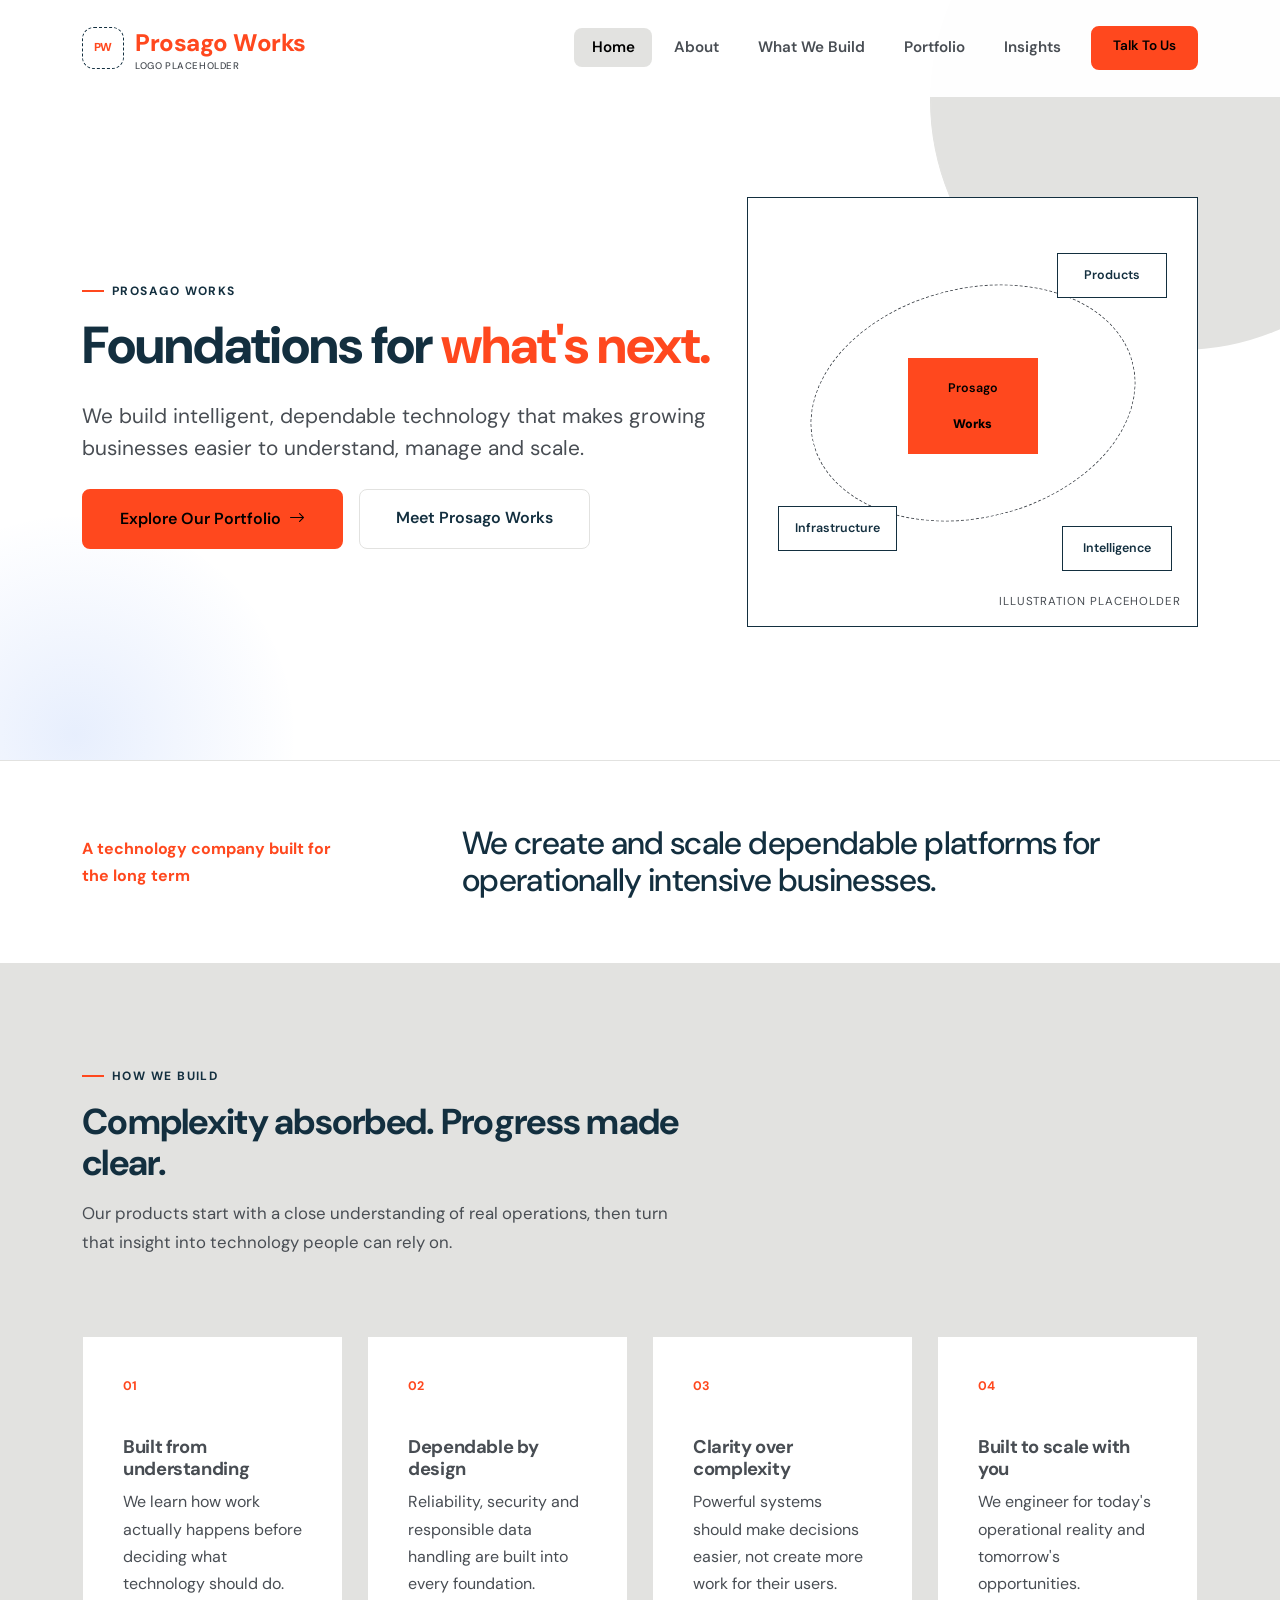
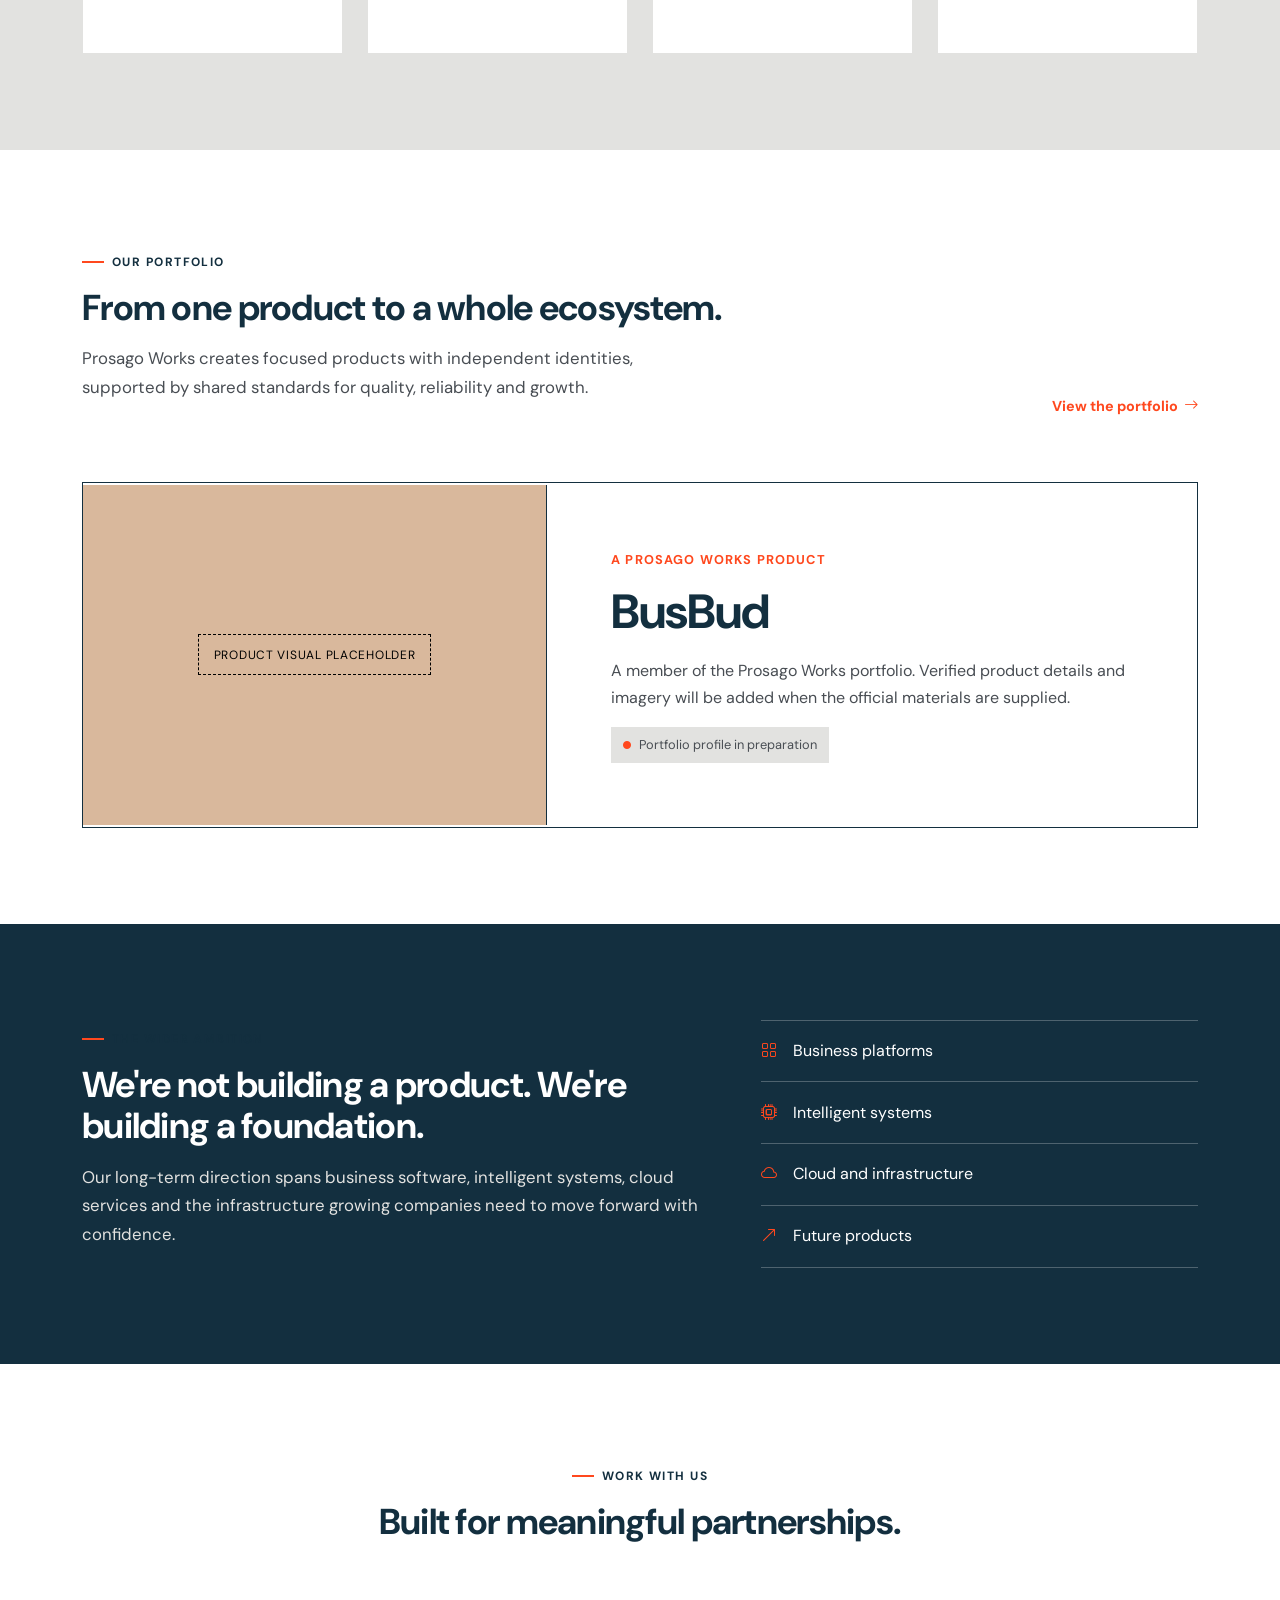
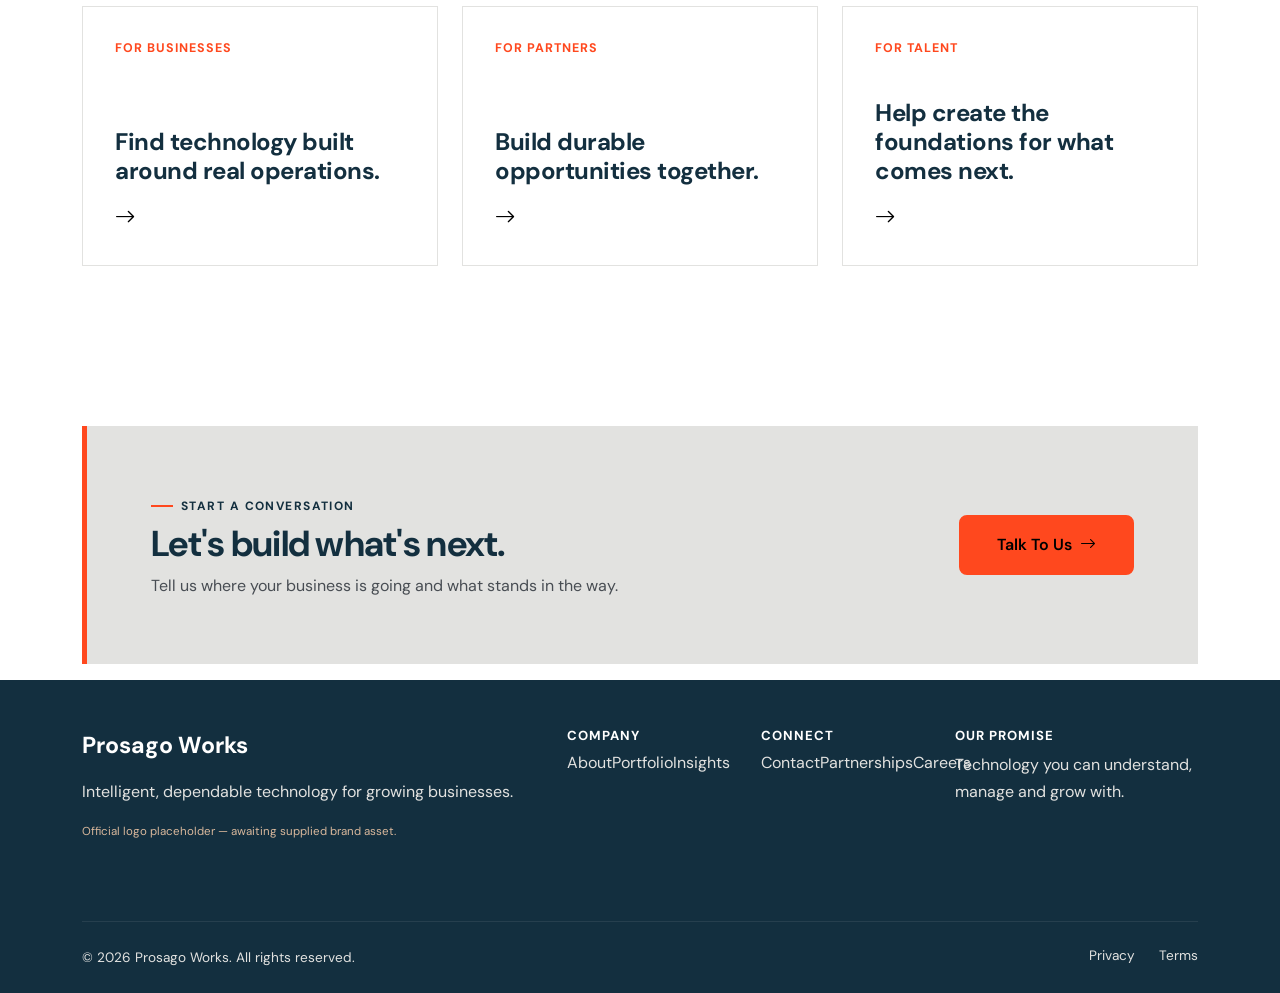
==== index.html @ c24d5575 "initialize website" ====
<!doctype html>
<html lang="en">
<head>
  <meta charset="utf-8"><meta name="viewport" content="width=device-width, initial-scale=1">
  <title>Prosago Works — Foundations for what's next</title>
  <meta name="description" content="Prosago Works builds intelligent, dependable technology for growing businesses.">
  <meta property="og:title" content="Prosago Works — Foundations for what's next"><meta property="og:description" content="Intelligent, dependable technology for growing businesses."><meta property="og:type" content="website">
  <link rel="preconnect" href="https://fonts.googleapis.com"><link rel="preconnect" href="https://fonts.gstatic.com" crossorigin>
  <link href="https://fonts.googleapis.com/css2?family=DM+Sans:wght@400;500;600;700&family=Montserrat:wght@400;500;600&display=swap" rel="stylesheet">
  <link href="https://cdn.jsdelivr.net/npm/bootstrap@5.3.3/dist/css/bootstrap.min.css" rel="stylesheet"><link href="https://cdn.jsdelivr.net/npm/bootstrap-icons@1.11.3/font/bootstrap-icons.css" rel="stylesheet"><link href="css/custom.css" rel="stylesheet">
</head>
<body>
  <a class="skip-link" href="#main-content">Skip to main content</a>
  <nav class="navbar navbar-expand-lg navbar-nexora fixed-top" aria-label="Primary navigation"><div class="container">
    <a class="navbar-brand navbar-brand-custom brand-placeholder" href="index.html" aria-label="Prosago Works home"><span class="brand-mark" aria-hidden="true">PW</span><span>Prosago Works</span><small>Logo placeholder</small></a>
    <button class="navbar-toggler navbar-toggler-custom" type="button" data-bs-toggle="collapse" data-bs-target="#mainNav" aria-controls="mainNav" aria-expanded="false" aria-label="Open navigation"><span class="bar"></span><span class="bar"></span><span class="bar"></span></button>
    <div class="collapse navbar-collapse" id="mainNav"><ul class="navbar-nav ms-auto align-items-lg-center gap-1 mt-3 mt-lg-0">
      <li class="nav-item"><a class="nav-link active" aria-current="page" href="index.html">Home</a></li><li class="nav-item"><a class="nav-link" href="about.html">About</a></li><li class="nav-item"><a class="nav-link" href="services.html">What We Build</a></li><li class="nav-item"><a class="nav-link" href="portfolio.html">Portfolio</a></li><li class="nav-item"><a class="nav-link" href="blog.html">Insights</a></li><li class="nav-item ms-lg-2 mt-2 mt-lg-0"><a class="btn btn-primary btn-sm-custom w-100" href="contact.html">Talk To Us</a></li>
    </ul></div>
  </div></nav>

  <main id="main-content">
    <header class="hero corporate-hero"><div class="container"><div class="row align-items-center gy-5">
      <div class="col-lg-7 hero-content reveal"><span class="eyebrow">Prosago Works</span><h1 class="mb-4">Foundations for <span class="text-primary-custom">what's next.</span></h1><p class="hero-lead mb-4">We build intelligent, dependable technology that makes growing businesses easier to understand, manage and scale.</p><div class="d-flex flex-wrap gap-3"><a href="portfolio.html" class="btn btn-primary btn-lg-custom">Explore Our Portfolio <i class="bi bi-arrow-right ms-1" aria-hidden="true"></i></a><a href="about.html" class="btn btn-light-custom btn-lg-custom">Meet Prosago Works</a></div></div>
      <div class="col-lg-5 reveal"><div class="system-placeholder" role="img" aria-label="Placeholder for an approved Prosago Works systems illustration"><div class="system-orbit" aria-hidden="true"></div><div class="system-node node-main"><span>Prosago</span><strong>Works</strong></div><div class="system-node node-one">Products</div><div class="system-node node-two">Infrastructure</div><div class="system-node node-three">Intelligence</div><small>Illustration placeholder</small></div></div>
    </div></div></header>

    <section class="section-sm trust-statement" aria-labelledby="company-intro"><div class="container"><div class="row align-items-center g-4"><div class="col-lg-4"><p class="section-kicker mb-0">A technology company built for the long term</p></div><div class="col-lg-8"><h2 id="company-intro" class="statement mb-0">We create and scale dependable platforms for operationally intensive businesses.</h2></div></div></div></section>

    <section class="section bg-soft" aria-labelledby="principles-title"><div class="container">
      <div class="row section-header"><div class="col-lg-7 reveal"><span class="eyebrow">How we build</span><h2 id="principles-title" class="section-title">Complexity absorbed. Progress made clear.</h2><p class="section-subtitle">Our products start with a close understanding of real operations, then turn that insight into technology people can rely on.</p></div></div>
      <div class="row g-4"><div class="col-md-6 col-lg-3 reveal"><article class="card-premium"><span class="principle-number">01</span><h3 class="card-title">Built from understanding</h3><p>We learn how work actually happens before deciding what technology should do.</p></article></div><div class="col-md-6 col-lg-3 reveal"><article class="card-premium"><span class="principle-number">02</span><h3 class="card-title">Dependable by design</h3><p>Reliability, security and responsible data handling are built into every foundation.</p></article></div><div class="col-md-6 col-lg-3 reveal"><article class="card-premium"><span class="principle-number">03</span><h3 class="card-title">Clarity over complexity</h3><p>Powerful systems should make decisions easier, not create more work for their users.</p></article></div><div class="col-md-6 col-lg-3 reveal"><article class="card-premium"><span class="principle-number">04</span><h3 class="card-title">Built to scale with you</h3><p>We engineer for today's operational reality and tomorrow's opportunities.</p></article></div></div>
    </div></section>

    <section class="section" aria-labelledby="portfolio-title"><div class="container">
      <div class="row section-header align-items-end"><div class="col-lg-7 reveal"><span class="eyebrow">Our portfolio</span><h2 id="portfolio-title" class="section-title">From one product to a whole ecosystem.</h2><p class="section-subtitle">Prosago Works creates focused products with independent identities, supported by shared standards for quality, reliability and growth.</p></div><div class="col-lg-5 text-lg-end mt-3 mt-lg-0"><a class="card-link-arrow" href="portfolio.html">View the portfolio <i class="bi bi-arrow-right" aria-hidden="true"></i></a></div></div>
      <article class="portfolio-feature reveal"><div class="row align-items-center g-0"><div class="col-lg-5"><div class="portfolio-placeholder" role="img" aria-label="Placeholder for the BusBud product visual"><span>Product visual placeholder</span></div></div><div class="col-lg-7"><div class="portfolio-copy"><span class="portfolio-label">A Prosago Works product</span><h3>BusBud</h3><p>A member of the Prosago Works portfolio. Verified product details and imagery will be added when the official materials are supplied.</p><span class="status-badge"><i class="bi bi-circle-fill" aria-hidden="true"></i> Portfolio profile in preparation</span></div></div></div></article>
    </div></section>

    <section class="section bg-slate text-white" aria-labelledby="future-title"><div class="container"><div class="row g-5 align-items-center"><div class="col-lg-7 reveal"><span class="eyebrow eyebrow-dark">The wider ambition</span><h2 id="future-title" class="section-title text-white">We're not building a product. We're building a foundation.</h2><p class="section-subtitle text-platinum">Our long-term direction spans business software, intelligent systems, cloud services and the infrastructure growing companies need to move forward with confidence.</p></div><div class="col-lg-5"><ul class="direction-list"><li><i class="bi bi-grid" aria-hidden="true"></i><span>Business platforms</span></li><li><i class="bi bi-cpu" aria-hidden="true"></i><span>Intelligent systems</span></li><li><i class="bi bi-cloud" aria-hidden="true"></i><span>Cloud and infrastructure</span></li><li><i class="bi bi-arrow-up-right" aria-hidden="true"></i><span>Future products</span></li></ul></div></div></div></section>

    <section class="section" aria-labelledby="audiences-title"><div class="container"><div class="text-center section-header reveal"><span class="eyebrow">Work with us</span><h2 id="audiences-title" class="section-title">Built for meaningful partnerships.</h2></div><div class="row g-4"><div class="col-md-4 reveal"><a class="audience-card" href="contact.html"><span>For businesses</span><h3>Find technology built around real operations.</h3><i class="bi bi-arrow-right" aria-hidden="true"></i></a></div><div class="col-md-4 reveal"><a class="audience-card" href="contact.html"><span>For partners</span><h3>Build durable opportunities together.</h3><i class="bi bi-arrow-right" aria-hidden="true"></i></a></div><div class="col-md-4 reveal"><a class="audience-card" href="contact.html"><span>For talent</span><h3>Help create the foundations for what comes next.</h3><i class="bi bi-arrow-right" aria-hidden="true"></i></a></div></div></div></section>

    <section class="section-sm"><div class="container"><div class="cta-panel"><div><span class="eyebrow mb-2">Start a conversation</span><h2 class="mb-2">Let's build what's next.</h2><p class="mb-0">Tell us where your business is going and what stands in the way.</p></div><a href="contact.html" class="btn btn-primary btn-lg-custom">Talk To Us <i class="bi bi-arrow-right ms-1" aria-hidden="true"></i></a></div></div></section>
  </main>

  <footer class="footer"><div class="container"><div class="row g-5 footer-main"><div class="col-lg-5"><div class="footer-brand">Prosago Works</div><p>Intelligent, dependable technology for growing businesses.</p><p class="asset-note">Official logo placeholder — awaiting supplied brand asset.</p></div><div class="col-6 col-lg-2"><h2>Company</h2><a href="about.html">About</a><a href="portfolio.html">Portfolio</a><a href="blog.html">Insights</a></div><div class="col-6 col-lg-2"><h2>Connect</h2><a href="contact.html">Contact</a><a href="contact.html">Partnerships</a><a href="contact.html">Careers</a></div><div class="col-lg-3"><h2>Our promise</h2><p>Technology you can understand, manage and grow with.</p></div></div><div class="footer-bottom"><p class="mb-0">&copy; 2026 Prosago Works. All rights reserved.</p><div class="d-flex gap-4"><a href="#">Privacy</a><a href="#">Terms</a></div></div></div></footer>
  <button class="back-to-top" aria-label="Back to top"><i class="bi bi-arrow-up" aria-hidden="true"></i></button>
  <script src="https://cdn.jsdelivr.net/npm/bootstrap@5.3.3/dist/js/bootstrap.bundle.min.js"></script><script src="js/main.js"></script>
</body>
</html>
---- css/custom.css ----
/* =====================================================
   NEXORA — Premium Bootstrap 5 Business Theme
   Custom Design System (overrides + extensions)
   ===================================================== */

:root {
  /* Color system */
  --n-primary: #FF481E;
  --n-primary-dark: #000000;
  --n-secondary: #D9B89C;
  --n-navy: #132F3F;
  --n-success: #132F3F;
  --n-slate: #484D53;
  --n-slate-light: #484D53;
  --n-bg: #FFFFFF;
  --n-bg-alt: #E2E2E0;
  --n-border: #E2E2E0;
  --n-white: #FFFFFF;

  /* Gradients */
  --n-gradient-primary: linear-gradient(135deg, #FF481E 0%, #D9B89C 100%);
  --n-gradient-soft: linear-gradient(135deg, #E2E2E0 0%, #E2E2E0 100%);
  --n-gradient-dark: linear-gradient(135deg, #132F3F 0%, #484D53 100%);

  /* Typography */
  --n-font-display: "DM Sans", "Montserrat", "Helvetica Neue", Arial, "Segoe UI", sans-serif;
  --n-font-body: "DM Sans", "Montserrat", "Helvetica Neue", Arial, "Segoe UI", sans-serif;

  /* Spacing rhythm (8px base) */
  --n-space-xs: 0.5rem;
  --n-space-sm: 1rem;
  --n-space-md: 1.5rem;
  --n-space-lg: 2.5rem;
  --n-space-xl: 4rem;
  --n-space-2xl: 6rem;

  /* Radius */
  --n-radius-sm: 8px;
  --n-radius-md: 14px;
  --n-radius-lg: 20px;
  --n-radius-pill: 100px;

  /* Shadows */
  --n-shadow-sm: 0 2px 8px rgba(11, 20, 55, 0.06);
  --n-shadow-md: 0 8px 24px rgba(11, 20, 55, 0.08);
  --n-shadow-lg: 0 20px 48px rgba(11, 20, 55, 0.12);
  --n-shadow-primary: 0 12px 28px rgba(21, 94, 239, 0.25);

  /* Bootstrap overrides */
  --bs-primary: #FF481E;
  --bs-primary-rgb: 21, 94, 239;
  --bs-body-font-family: var(--n-font-body);
  --bs-body-color: var(--n-slate);
  --bs-body-bg: var(--n-white);
}

/* =====================================================
   PROSAGO WORKS — Corporate brand layer
   Official logo and illustration assets are placeholders.
   ===================================================== */
:root {
  --pw-orange: #FF481E;
  --pw-slate: #132F3F;
  --pw-sand: #D9B89C;
  --pw-platinum: #E2E2E0;
  --pw-river-bed: #484D53;
  --pw-black: #000000;
  --pw-white: #FFFFFF;
  --color-bg: var(--pw-white);
  --color-surface: #E2E2E0;
  --color-text: var(--pw-black);
  --color-text-muted: var(--pw-river-bed);
  --color-border: #E2E2E0;
  --color-accent: var(--pw-orange);
  --n-primary: var(--pw-orange);
  --n-primary-dark: #000000;
  --n-secondary: var(--pw-sand);
  --n-navy: var(--pw-slate);
  --n-success: var(--pw-slate);
  --n-slate: var(--pw-river-bed);
  --n-slate-light: #484D53;
  --n-bg: var(--color-surface);
  --n-bg-alt: var(--pw-platinum);
  --n-border: var(--color-border);
  --n-white: var(--pw-white);
  --n-gradient-primary: var(--pw-orange);
  --n-gradient-soft: var(--pw-platinum);
  --n-gradient-dark: var(--pw-slate);
  --n-font-display: "DM Sans", "Montserrat", "Helvetica Neue", Arial, "Segoe UI", sans-serif;
  --n-font-body: "DM Sans", "Montserrat", "Helvetica Neue", Arial, "Segoe UI", sans-serif;
  --n-shadow-sm: 0 2px 8px rgba(19,47,63,.06);
  --n-shadow-md: 0 10px 30px rgba(19,47,63,.09);
  --n-shadow-lg: 0 24px 60px rgba(19,47,63,.12);
  --n-shadow-primary: none;
  --bs-primary: #FF481E;
  --bs-primary-rgb: 255,72,30;
  --bs-body-font-family: var(--n-font-body);
}

html { scroll-padding-top: 96px; }
body { color: var(--color-text-muted); background: var(--color-bg); }
h1, h2, h3, h4, h5, h6, .font-display { color: var(--pw-black); letter-spacing: -.025em; }
h1 { font-size: clamp(2.75rem, 6vw, 3.5rem); line-height: 1.03; }
h2 { font-size: clamp(2rem, 4vw, 2.25rem); line-height: 1.15; }
h3 { font-size: clamp(1.25rem, 2vw, 1.5rem); }
a { color: inherit; }
a:focus-visible, button:focus-visible, input:focus-visible, textarea:focus-visible, select:focus-visible { outline: 3px solid var(--pw-orange); outline-offset: 3px; }
.skip-link { position: fixed; top: 10px; left: 10px; z-index: 1100; padding: .75rem 1rem; background: var(--pw-black); color: var(--pw-white); transform: translateY(-150%); }
.skip-link:focus { transform: translateY(0); }
.text-primary-custom { color: var(--pw-orange) !important; }
.text-navy { color: var(--pw-slate) !important; }
.text-slate { color: var(--pw-river-bed) !important; }
.text-platinum { color: var(--pw-platinum) !important; }
.bg-soft { background: var(--color-surface) !important; }
.bg-soft-alt { background: var(--pw-platinum) !important; }
.bg-navy, .bg-gradient-dark, .bg-slate { background: var(--pw-slate) !important; }
.bg-gradient-primary { background: var(--pw-orange) !important; }

.navbar-nexora { background: rgba(255,255,255,.96); border-bottom: 1px solid transparent; }
.navbar-nexora.scrolled { background: rgba(255,255,255,.98); border-color: var(--pw-platinum); box-shadow: var(--n-shadow-sm); }
.navbar-nexora .nav-link { color: var(--pw-river-bed) !important; font-size: .9rem; }
.navbar-nexora .nav-link:hover, .navbar-nexora .nav-link.active { color: var(--pw-black) !important; background: var(--pw-platinum); }
.brand-placeholder { display: grid; grid-template-columns: 42px auto; grid-template-rows: auto auto; column-gap: .7rem; align-items: center; font-size: 1rem; color: var(--pw-slate) !important; }
.brand-placeholder .brand-mark { grid-row: 1 / 3; display: grid; place-items: center; width: 42px; height: 42px; border: 1.5px dashed var(--pw-slate); border-radius: 12px; font-size: .72rem; }
.brand-placeholder small { font-size: .6rem; line-height: 1; font-weight: 500; letter-spacing: .06em; color: var(--pw-river-bed); text-transform: uppercase; }
.navbar-toggler-custom { background: var(--pw-platinum); }
.navbar-toggler-custom .bar { background: var(--pw-slate); }

.btn { min-height: 44px; border-radius: 8px; transition: background-color .2s ease, border-color .2s ease, color .2s ease, transform .2s ease; }
.btn-primary { background: var(--pw-orange); border: 2px solid var(--pw-orange); color: var(--pw-black); box-shadow: none; }
.btn-primary:hover, .btn-primary:focus { background: var(--pw-black); border-color: var(--pw-black); color: var(--pw-white); transform: translateY(-1px); box-shadow: none; }
.btn-light-custom { background: var(--pw-white); color: var(--pw-black); border-color: var(--color-border); }
.btn-light-custom:hover { background: var(--pw-platinum); border-color: var(--pw-river-bed); transform: none; }
.eyebrow { color: var(--pw-slate); background: transparent; padding: 0; border-radius: 0; font-size: .78rem; }
.eyebrow::before { width: 22px; height: 2px; border-radius: 0; background: var(--pw-orange); }
.eyebrow-dark { color: var(--pw-platinum); }

.corporate-hero { min-height: 760px; display: flex; align-items: center; background: var(--pw-white); overflow: hidden; }
.corporate-hero::before { content: ""; position: absolute; inset: 0 0 auto auto; width: 36%; height: 100%; background: var(--color-surface); border-left: 1px solid var(--pw-platinum); z-index: 0; }
.corporate-hero .container { position: relative; z-index: 1; }
.hero-lead { max-width: 650px; color: var(--pw-river-bed); font-size: clamp(1.1rem, 2vw, 1.3rem); line-height: 1.55; }
.system-placeholder { position: relative; min-height: 430px; border: 1px solid var(--pw-slate); background: var(--pw-white); overflow: hidden; }
.system-placeholder > small { position: absolute; bottom: 1rem; right: 1rem; color: var(--pw-river-bed); font-size: .72rem; text-transform: uppercase; letter-spacing: .08em; }
.system-orbit { position: absolute; width: 330px; height: 230px; border: 1.5px dashed var(--pw-river-bed); border-radius: 50%; top: 90px; left: 50%; transform: translateX(-50%) rotate(-14deg); }
.system-node { position: absolute; display: grid; place-items: center; padding: .75rem 1rem; min-width: 110px; background: var(--pw-white); color: var(--pw-slate); border: 1px solid var(--pw-slate); font-size: .78rem; font-weight: 600; }
.node-main { top: 160px; left: 50%; transform: translateX(-50%); width: 130px; height: 96px; border: 0; background: var(--pw-orange); color: var(--pw-black); }
.node-main span, .node-main strong { line-height: 1; }
.node-one { top: 55px; right: 30px; }.node-two { bottom: 75px; left: 30px; }.node-three { bottom: 55px; right: 25px; }
.trust-statement { border-top: 1px solid var(--pw-platinum); border-bottom: 1px solid var(--pw-platinum); }
.section-kicker { color: var(--pw-orange); font-weight: 700; max-width: 270px; }
.statement { font-size: clamp(1.45rem, 3vw, 2rem); font-weight: 500; max-width: 820px; }
.card-premium { border: 1px solid var(--color-border); border-radius: 0; box-shadow: none; background: var(--pw-white); }
.card-premium:hover { transform: translateY(-3px); border-color: var(--pw-slate); box-shadow: var(--n-shadow-sm); }
.principle-number { display: block; margin-bottom: 2.5rem; color: var(--pw-orange); font-size: .78rem; font-weight: 700; }
.portfolio-feature { border: 1px solid var(--pw-slate); }
.portfolio-placeholder { min-height: 340px; display: grid; place-items: center; background: var(--pw-sand); color: var(--pw-black); border-right: 1px solid var(--pw-slate); }
.portfolio-placeholder span { padding: .65rem .9rem; border: 1px dashed var(--pw-black); font-size: .75rem; text-transform: uppercase; letter-spacing: .06em; }
.portfolio-copy { padding: clamp(2rem, 5vw, 4rem); }
.portfolio-copy h3 { margin: .8rem 0 1rem; font-size: clamp(2rem, 4vw, 3rem); }
.portfolio-label { color: var(--pw-orange); font-weight: 700; font-size: .8rem; text-transform: uppercase; letter-spacing: .09em; }
.status-badge { display: inline-flex; align-items: center; gap: .5rem; padding: .5rem .75rem; background: var(--color-surface); color: var(--pw-river-bed); font-size: .8rem; }
.status-badge i { color: var(--pw-orange); font-size: .5rem; }
.direction-list { list-style: none; padding: 0; margin: 0; border-top: 1px solid rgba(255,255,255,.25); }
.direction-list li { display: flex; gap: 1rem; align-items: center; padding: 1.15rem 0; border-bottom: 1px solid rgba(255,255,255,.25); color: var(--pw-white); }
.direction-list i { color: var(--pw-orange); }
.audience-card { position: relative; display: flex; min-height: 260px; padding: 2rem; flex-direction: column; border: 1px solid var(--color-border); color: var(--pw-black); }
.audience-card:hover { border-color: var(--pw-slate); color: var(--pw-black); }
.audience-card > span { color: var(--pw-orange); font-size: .78rem; font-weight: 700; text-transform: uppercase; letter-spacing: .08em; }
.audience-card h3 { margin-top: auto; margin-bottom: 1rem; max-width: 280px; }.audience-card i { font-size: 1.3rem; }
.cta-panel { display: flex; align-items: center; justify-content: space-between; gap: 2rem; padding: clamp(2rem, 5vw, 4rem); background: var(--pw-platinum); border-left: 5px solid var(--pw-orange); }
.footer { background: var(--pw-slate); color: var(--pw-platinum); }
.footer h2 { color: var(--pw-white); font-size: .82rem; text-transform: uppercase; letter-spacing: .08em; }
.footer-brand { margin-bottom: 1rem; color: var(--pw-white); font-size: 1.45rem; font-weight: 700; }
.asset-note { font-size: .72rem; color: var(--pw-sand); }
.footer-bottom { display: flex; justify-content: space-between; gap: 1rem; }
.back-to-top { background: var(--pw-orange); color: var(--pw-black); box-shadow: none; }

@media (max-width: 991.98px) {
  .navbar-nexora { background: var(--pw-white); }
  .corporate-hero { min-height: auto; padding-top: 8.5rem; }
  .corporate-hero::before { display: none; }
  .portfolio-placeholder { border-right: 0; border-bottom: 1px solid var(--pw-slate); }
}
@media (max-width: 767.98px) {
  .corporate-hero { text-align: left; }
  .corporate-hero .d-flex { justify-content: flex-start !important; }
  .system-placeholder { min-height: 360px; }
  .cta-panel, .footer-bottom { align-items: flex-start; flex-direction: column; }
  .cta-panel .btn { width: 100%; }
}
@media (prefers-reduced-motion: reduce) {
  html { scroll-behavior: auto; }
  *, *::before, *::after { scroll-behavior: auto !important; animation-duration: .01ms !important; animation-iteration-count: 1 !important; transition-duration: .01ms !important; }
  .reveal { opacity: 1 !important; transform: none !important; }
}

/* =====================================================
   BASE
   ===================================================== */
html { scroll-behavior: smooth; }

body {
  font-family: var(--n-font-body);
  color: var(--n-slate);
  background-color: var(--n-white);
  -webkit-font-smoothing: antialiased;
  overflow-x: hidden;
}

h1, h2, h3, h4, h5, h6,
.font-display {
  font-family: var(--n-font-display);
  color: var(--n-navy);
  font-weight: 700;
  letter-spacing: -0.02em;
}

h1 { font-weight: 800; }

p { line-height: 1.7; }

a { text-decoration: none; }

.text-primary-custom { color: var(--n-primary) !important; }
.text-slate { color: var(--n-slate) !important; }
.text-navy { color: var(--n-navy) !important; }
.bg-soft { background-color: var(--n-bg) !important; }
.bg-soft-alt { background: var(--n-gradient-soft) !important; }
.bg-navy { background-color: var(--n-navy) !important; }
.bg-gradient-primary { background: var(--n-gradient-primary) !important; }
.bg-gradient-dark { background: var(--n-gradient-dark) !important; }

/* Section spacing rhythm */
.section { padding-top: var(--n-space-2xl); padding-bottom: var(--n-space-2xl); }
.section-sm { padding-top: var(--n-space-xl); padding-bottom: var(--n-space-xl); }

@media (max-width: 767.98px) {
  .section { padding-top: var(--n-space-xl); padding-bottom: var(--n-space-xl); }
  .section-sm { padding-top: var(--n-space-lg); padding-bottom: var(--n-space-lg); }
}

/* Eyebrow label */
.eyebrow {
  display: inline-flex;
  align-items: center;
  gap: 0.5rem;
  font-family: var(--n-font-display);
  font-size: 0.75rem;
  font-weight: 700;
  letter-spacing: 0.12em;
  text-transform: uppercase;
  color: var(--n-primary);
  background: var(--n-bg-alt);
  padding: 0.4rem 1rem;
  border-radius: var(--n-radius-pill);
  margin-bottom: var(--n-space-sm);
}

.eyebrow::before {
  content: '';
  width: 6px;
  height: 6px;
  border-radius: 50%;
  background: var(--n-primary);
  display: inline-block;
}

.section-title { margin-bottom: var(--n-space-sm); }
.section-subtitle {
  font-size: 1.05rem;
  color: var(--n-slate);
  max-width: 620px;
}
.section-header { margin-bottom: var(--n-space-xl); }

/* =====================================================
   BUTTONS
   ===================================================== */
.btn {
  font-family: var(--n-font-display);
  font-weight: 600;
  border-radius: var(--n-radius-sm);
  padding: 0.75rem 1.75rem;
  font-size: 0.95rem;
  transition: all 0.25s ease;
  border-width: 1.5px;
}

.btn-primary {
  background: var(--n-gradient-primary);
  border: none;
  box-shadow: var(--n-shadow-primary);
  color: #fff;
}

.btn-primary:hover {
  transform: translateY(-2px);
  box-shadow: 0 16px 32px rgba(21, 94, 239, 0.32);
  color: #fff;
}

.btn-outline-primary {
  border-color: var(--n-primary);
  color: var(--n-primary);
  background: transparent;
}

.btn-outline-primary:hover {
  background: var(--n-primary);
  border-color: var(--n-primary);
  transform: translateY(-2px);
}

.btn-light-custom {
  background: #fff;
  color: var(--n-navy);
  border: 1.5px solid var(--n-border);
}

.btn-light-custom:hover {
  background: var(--n-bg);
  transform: translateY(-2px);
}

.btn-outline-white {
  border-color: rgba(255,255,255,0.4);
  color: #fff;
}

.btn-outline-white:hover {
  background: rgba(255,255,255,0.12);
  border-color: #fff;
  color: #fff;
}

.btn-lg-custom { padding: 1rem 2.25rem; font-size: 1rem; }
.btn-sm-custom { padding: 0.5rem 1.25rem; font-size: 0.85rem; }

/* =====================================================
   NAVBAR
   ===================================================== */
.navbar-nexora {
  padding: 1.25rem 0;
  transition: all 0.3s ease;
  background: rgba(255, 255, 255, 0.0);
}

.navbar-nexora.scrolled {
  padding: 0.75rem 0;
  background: rgba(255, 255, 255, 0.92);
  backdrop-filter: blur(12px);
  box-shadow: var(--n-shadow-sm);
}

.navbar-brand-custom {
  font-family: var(--n-font-display);
  font-weight: 800;
  font-size: 1.5rem;
  color: var(--n-navy) !important;
  letter-spacing: -0.02em;
}

.navbar-brand-custom span { color: var(--n-primary); }

.navbar-nexora .nav-link {
  font-family: var(--n-font-display);
  font-weight: 600;
  font-size: 0.95rem;
  color: rgb(152, 119, 119) !important;
  padding: 0.5rem 1.1rem !important;
  border-radius: var(--n-radius-sm);
  transition: all 0.2s ease;
}

.nav2{
  color: yellow !important;;
}
.navbar-nexora .nav-link:hover,
.navbar-nexora .nav-link.active {
  color: rgb(15, 15, 64) !important;
  background: var(--n-bg-alt);
}

.navbar-toggler-custom {
  border: none;
  width: 44px;
  height: 44px;
  border-radius: var(--n-radius-sm);
  background: var(--n-bg-alt);
  display: flex;
  align-items: center;
  justify-content: center;
  gap: 4px;
  flex-direction: column;
  padding: 0;
}

.navbar-toggler-custom .bar {
  width: 20px;
  height: 2px;
  background: var(--n-navy);
  border-radius: 2px;
  transition: all 0.3s ease;
}

.navbar-toggler-custom.active .bar:nth-child(1) {
  transform: translateY(6px) rotate(45deg);
}
.navbar-toggler-custom.active .bar:nth-child(2) { opacity: 0; }
.navbar-toggler-custom.active .bar:nth-child(3) {
  transform: translateY(-6px) rotate(-45deg);
}

/* =====================================================
   HERO
   ===================================================== */
.hero {
  position: relative;
  padding-top: 9rem;
  padding-bottom: 5rem;
  background: var(--n-gradient-soft);
  overflow: hidden;
}

.hero::before {
  content: '';
  position: absolute;
  top: -150px;
  right: -150px;
  width: 500px;
  height: 500px;
  border-radius: 50%;
  background: radial-gradient(circle, rgba(105,65,198,0.14) 0%, rgba(21,94,239,0.06) 60%, transparent 100%);
  z-index: 0;
}

.hero::after {
  content: '';
  position: absolute;
  bottom: -200px;
  left: -150px;
  width: 450px;
  height: 450px;
  border-radius: 50%;
  background: radial-gradient(circle, rgba(21,94,239,0.10) 0%, transparent 70%);
  z-index: 0;
}

.hero-content { position: relative; z-index: 2; }

.hero h1 { font-size: 3.25rem; line-height: 1.15; }

@media (max-width: 991.98px) {
  .hero { padding-top: 7rem; text-align: center; }
  .hero h1 { font-size: 2.4rem; }
}

@media (max-width: 575.98px) {
  .hero h1 { font-size: 2rem; }
}

/* Hero visual / dashboard mock card */
.hero-visual {
  position: relative;
  z-index: 1;
}

.hero-mock-card {
  background: #fff;
  border-radius: var(--n-radius-lg);
  box-shadow: var(--n-shadow-lg);
  padding: var(--n-space-md);
  border: 1px solid var(--n-border);
  position: relative;
}

.hero-mock-card .mock-bar {
  height: 10px;
  border-radius: var(--n-radius-pill);
  background: var(--n-bg-alt);
  margin-bottom: 0.75rem;
}

.hero-float-badge {
  position: absolute;
  background: #fff;
  border-radius: var(--n-radius-md);
  box-shadow: var(--n-shadow-md);
  padding: 0.9rem 1.25rem;
  display: flex;
  align-items: center;
  gap: 0.75rem;
  font-family: var(--n-font-display);
  font-weight: 700;
  font-size: 0.9rem;
  color: var(--n-navy);
  z-index: 3;
}

.hero-float-badge.badge-1 { top: -1.5rem; left: -1.5rem; }
.hero-float-badge.badge-2 { bottom: -1.5rem; right: -1.5rem; }

.hero-float-badge .icon-box {
  width: 36px;
  height: 36px;
  border-radius: 10px;
  display: flex;
  align-items: center;
  justify-content: center;
  flex-shrink: 0;
}

@media (max-width: 767.98px) {
  .hero-float-badge { padding: 0.6rem 0.9rem; font-size: 0.75rem; }
  .hero-float-badge.badge-1 { top: -1rem; left: -0.5rem; }
  .hero-float-badge.badge-2 { bottom: -1rem; right: -0.5rem; }
}

/* Stats strip */
.stats-strip {
  border-top: 1px solid var(--n-border);
  border-bottom: 1px solid var(--n-border);
}

.stat-item .stat-number {
  font-family: var(--n-font-display);
  font-size: 2.25rem;
  font-weight: 800;
  color: var(--n-navy);
}

.stat-item .stat-label {
  font-size: 0.9rem;
  color: var(--n-slate);
  font-weight: 500;
}

/* =====================================================
   ICON BOXES
   ===================================================== */
.icon-box {
  width: 56px;
  height: 56px;
  border-radius: var(--n-radius-sm);
  display: flex;
  align-items: center;
  justify-content: center;
  font-size: 1.5rem;
  flex-shrink: 0;
}

.icon-box-primary { background: var(--n-bg-alt); color: var(--n-primary); }
.icon-box-secondary { background: #E2E2E0; color: var(--n-secondary); }
.icon-box-success { background: #E2E2E0; color: var(--n-success); }

.icon-box-lg { width: 72px; height: 72px; font-size: 2rem; border-radius: var(--n-radius-md); }

.icon-box-white {
  background: rgba(255,255,255,0.12);
  color: #fff;
}

/* =====================================================
   CARDS — premium card system
   ===================================================== */
.card-premium {
  background: #fff;
  border: 1px solid var(--n-border);
  border-radius: var(--n-radius-md);
  box-shadow: var(--n-shadow-sm);
  transition: all 0.3s ease;
  padding: var(--n-space-lg);
  height: 100%;
}

.card-premium:hover {
  box-shadow: var(--n-shadow-md);
  transform: translateY(-6px);
  border-color: transparent;
}

.card-premium .card-title {
  font-size: 1.15rem;
  margin-bottom: 0.5rem;
}

.card-link-arrow {
  font-family: var(--n-font-display);
  font-weight: 700;
  font-size: 0.9rem;
  color: var(--n-primary);
  display: inline-flex;
  align-items: center;
  gap: 0.4rem;
  transition: gap 0.2s ease;
}

.card-link-arrow:hover { gap: 0.7rem; color: var(--n-primary-dark); }

/* Pricing card */
.pricing-card {
  background: #fff;
  border: 1px solid var(--n-border);
  border-radius: var(--n-radius-lg);
  padding: var(--n-space-lg);
  box-shadow: var(--n-shadow-sm);
  transition: all 0.3s ease;
  height: 100%;
  position: relative;
}

.pricing-card:hover { box-shadow: var(--n-shadow-md); transform: translateY(-6px); }

.pricing-card.featured {
  background: var(--n-gradient-dark);
  border: none;
  color: #fff;
  box-shadow: var(--n-shadow-lg);
  transform: scale(1.03);
}

.pricing-card.featured .price, .pricing-card.featured h3 { color: #fff; }
.pricing-card.featured .text-slate { color: rgba(255,255,255,0.65) !important; }
.pricing-card.featured ul li { color: rgba(255,255,255,0.85); }
.pricing-card.featured .pricing-divider { border-color: rgba(255,255,255,0.12); }

@media (max-width: 991.98px) {
  .pricing-card.featured { transform: none; }
}

.pricing-badge {
  position: absolute;
  top: -14px;
  right: 2rem;
  background: var(--n-gradient-primary);
  color: #fff;
  font-family: var(--n-font-display);
  font-weight: 700;
  font-size: 0.75rem;
  padding: 0.4rem 1rem;
  border-radius: var(--n-radius-pill);
  letter-spacing: 0.05em;
}

.price {
  font-family: var(--n-font-display);
  font-size: 3rem;
  font-weight: 800;
  color: var(--n-navy);
}

.price-period { font-size: 1rem; font-weight: 500; color: var(--n-slate); }

.pricing-divider { border-color: var(--n-border); margin: var(--n-space-md) 0; }

.feature-list { list-style: none; padding: 0; margin: 0; }
.feature-list li {
  display: flex;
  align-items: flex-start;
  gap: 0.65rem;
  margin-bottom: 0.75rem;
  font-size: 0.95rem;
  color: var(--n-slate);
}

.feature-list li i { color: var(--n-success); margin-top: 0.2rem; flex-shrink: 0; }
.feature-list li.disabled { opacity: 0.45; }
.feature-list li.disabled i { color: var(--n-slate-light); }

/* Blog cards */
.blog-card-img {
  border-radius: var(--n-radius-md) var(--n-radius-md) 0 0;
  overflow: hidden;
  aspect-ratio: 16/10;
}

.blog-card-img img { transition: transform 0.4s ease; width: 100%; height: 100%; object-fit: cover; }
.card-premium:hover .blog-card-img img { transform: scale(1.06); }

.blog-card-body { padding: var(--n-space-md) var(--n-space-md) 0; }

.tag-pill {
  display: inline-block;
  font-family: var(--n-font-display);
  font-size: 0.7rem;
  font-weight: 700;
  letter-spacing: 0.06em;
  text-transform: uppercase;
  color: var(--n-primary);
  background: var(--n-bg-alt);
  padding: 0.3rem 0.8rem;
  border-radius: var(--n-radius-pill);
  margin-bottom: 0.75rem;
}

.meta-row {
  display: flex;
  align-items: center;
  gap: 1rem;
  font-size: 0.85rem;
  color: var(--n-slate-light);
  margin-top: 1rem;
  padding-top: 1rem;
  border-top: 1px solid var(--n-border);
}

/* Portfolio card */
.portfolio-card {
  position: relative;
  border-radius: var(--n-radius-md);
  overflow: hidden;
  box-shadow: var(--n-shadow-sm);
  aspect-ratio: 4/3;
}

.portfolio-card img { width: 100%; height: 100%; object-fit: cover; transition: transform 0.5s ease; }

.portfolio-overlay {
  position: absolute;
  inset: 0;
  background: linear-gradient(180deg, rgba(11,20,55,0) 30%, rgba(11,20,55,0.88) 100%);
  display: flex;
  flex-direction: column;
  justify-content: flex-end;
  padding: var(--n-space-md);
  opacity: 0;
  transition: opacity 0.35s ease;
}

.portfolio-card:hover .portfolio-overlay { opacity: 1; }
.portfolio-card:hover img { transform: scale(1.08); }

.portfolio-overlay h5 { color: #fff; margin-bottom: 0.25rem; }
.portfolio-overlay span { color: rgba(255,255,255,0.7); font-size: 0.85rem; }

/* Testimonial card */
.testimonial-card {
  background: #fff;
  border-radius: var(--n-radius-md);
  box-shadow: var(--n-shadow-sm);
  border: 1px solid var(--n-border);
  padding: var(--n-space-lg);
  height: 100%;
}

.testimonial-card .stars { color: #FF481E; letter-spacing: 0.15em; font-size: 0.9rem; margin-bottom: 1rem; }

.testimonial-author {
  display: flex;
  align-items: center;
  gap: 0.85rem;
  margin-top: var(--n-space-md);
}

.testimonial-author img {
  width: 48px; height: 48px; border-radius: 50%; object-fit: cover;
}

.testimonial-author .name { font-family: var(--n-font-display); font-weight: 700; color: var(--n-navy); font-size: 0.95rem; }
.testimonial-author .role { font-size: 0.8rem; color: var(--n-slate-light); }

/* Process steps (numbered — real sequence) */
.process-step {
  position: relative;
  padding-left: 0;
}

.process-number {
  font-family: var(--n-font-display);
  font-size: 3rem;
  font-weight: 800;
  background: var(--n-gradient-primary);
  -webkit-background-clip: text;
  background-clip: text;
  -webkit-text-fill-color: transparent;
  color: transparent;
  line-height: 1;
  margin-bottom: 1rem;
  display: block;
}

/* Logo cloud */
.logo-cloud-item {
  display: flex;
  align-items: center;
  justify-content: center;
  font-family: var(--n-font-display);
  font-weight: 800;
  font-size: 1.25rem;
  color: var(--n-slate-light);
  opacity: 0.7;
  transition: opacity 0.2s ease;
}

.logo-cloud-item:hover { opacity: 1; color: var(--n-navy); }

/* =====================================================
   FORMS
   ===================================================== */
.form-control,
.form-select {
  border: 1.5px solid var(--n-border);
  border-radius: var(--n-radius-sm);
  padding: 0.85rem 1.1rem;
  font-size: 0.95rem;
  background-color: var(--n-bg);
  transition: all 0.2s ease;
}

.form-control:focus,
.form-select:focus {
  border-color: var(--n-primary);
  box-shadow: 0 0 0 4px rgba(21, 94, 239, 0.1);
  background-color: #fff;
}

.form-label {
  font-family: var(--n-font-display);
  font-weight: 600;
  font-size: 0.9rem;
  color: var(--n-navy);
  margin-bottom: 0.5rem;
}

.form-control.is-invalid, .form-select.is-invalid { border-color: #FF481E; }
.form-control.is-valid, .form-select.is-valid { border-color: var(--n-success); }

/* Newsletter / CTA section */
.cta-section {
  background: var(--n-gradient-dark);
  border-radius: var(--n-radius-lg);
  padding: var(--n-space-2xl) var(--n-space-lg);
  position: relative;
  overflow: hidden;
}

.cta-section::before {
  content: '';
  position: absolute;
  top: -100px;
  right: -100px;
  width: 350px;
  height: 350px;
  border-radius: 50%;
  background: radial-gradient(circle, rgba(21,94,239,0.25) 0%, transparent 70%);
}

.cta-section h2, .cta-section p { color: #fff; position: relative; z-index: 1; }
.cta-section p { color: rgba(255,255,255,0.7); }

/* =====================================================
   FOOTER
   ===================================================== */
.footer-nexora {
  background: var(--n-navy);
  color: rgba(255,255,255,0.65);
  padding-top: var(--n-space-2xl);
}

.footer-nexora h6 {
  color: #fff;
  font-size: 0.85rem;
  letter-spacing: 0.08em;
  text-transform: uppercase;
  margin-bottom: var(--n-space-md);
}

.footer-nexora a {
  color: rgba(255,255,255,0.6);
  transition: color 0.2s ease;
  display: block;
  margin-bottom: 0.65rem;
  font-size: 0.95rem;
}

.footer-nexora a:hover { color: #fff; }

.footer-bottom {
  border-top: 1px solid rgba(255,255,255,0.08);
  margin-top: var(--n-space-xl);
  padding: var(--n-space-md) 0;
  font-size: 0.85rem;
}

.social-icon {
  width: 40px;
  height: 40px;
  border-radius: 50%;
  background: rgba(255,255,255,0.06);
  display: flex;
  align-items: center;
  justify-content: center;
  color: #fff !important;
  transition: all 0.2s ease;
  margin-bottom: 0 !important;
}

.social-icon:hover { background: var(--n-primary); transform: translateY(-3px); }

/* =====================================================
   PAGE HEADER (sub-pages)
   ===================================================== */
.page-header {
  background: var(--n-gradient-dark);
  padding: 8rem 0 4rem;
  position: relative;
  overflow: hidden;
  text-align: center;
}

.page-header::before {
  content: '';
  position: absolute;
  top: -120px;
  right: -120px;
  width: 400px;
  height: 400px;
  border-radius: 50%;
  background: radial-gradient(circle, rgba(21,94,239,0.25) 0%, transparent 70%);
}

.page-header h1 { color: #fff; }

.breadcrumb-custom {
  display: inline-flex;
  gap: 0.5rem;
  font-size: 0.9rem;
  color: rgba(255,255,255,0.6);
  font-weight: 500;
}

.breadcrumb-custom a { color: rgba(255,255,255,0.6); }
.breadcrumb-custom a:hover { color: #fff; }
.breadcrumb-custom .active { color: var(--n-primary); }

/* =====================================================
   SCROLL REVEAL (lightweight)
   ===================================================== */
.reveal {
  opacity: 0;
  transform: translateY(24px);
  transition: opacity 0.6s ease, transform 0.6s ease;
}

.reveal.is-visible {
  opacity: 1;
  transform: translateY(0);
}

@media (prefers-reduced-motion: reduce) {
  .reveal { opacity: 1; transform: none; transition: none; }
  .card-premium:hover, .pricing-card:hover, .btn:hover, .portfolio-card img { transform: none; }
}

/* =====================================================
   MISC UTILITIES
   ===================================================== */
.divider-line { height: 1px; background: var(--n-border); border: none; }

.rounded-img { border-radius: var(--n-radius-lg); }

.badge-soft {
  background: var(--n-bg-alt);
  color: var(--n-primary);
  font-weight: 600;
  padding: 0.35rem 0.85rem;
  border-radius: var(--n-radius-pill);
  font-size: 0.8rem;
}

.list-check {
  list-style: none;
  padding: 0;
}

.list-check li {
  display: flex;
  align-items: flex-start;
  gap: 0.75rem;
  margin-bottom: 0.85rem;
}

.list-check li i {
  color: var(--n-primary);
  background: var(--n-bg-alt);
  width: 24px;
  height: 24px;
  border-radius: 50%;
  display: flex;
  align-items: center;
  justify-content: center;
  font-size: 0.7rem;
  flex-shrink: 0;
  margin-top: 0.1rem;
}

/* Author / sidebar widgets (blog details) */
.widget {
  background: #fff;
  border: 1px solid var(--n-border);
  border-radius: var(--n-radius-md);
  padding: var(--n-space-md);
  margin-bottom: var(--n-space-md);
}

.widget h5 { font-size: 1rem; margin-bottom: var(--n-space-sm); }

.widget-link-list { list-style: none; padding: 0; margin: 0; }
.widget-link-list li {
  display: flex;
  justify-content: space-between;
  padding: 0.6rem 0;
  border-bottom: 1px solid var(--n-border);
  font-size: 0.9rem;
  color: var(--n-navy);
  font-weight: 500;
}
.widget-link-list li:last-child { border-bottom: none; }
.widget-link-list li span { color: var(--n-slate-light); font-weight: 400; }

/* FAQ accordion custom */
.accordion-custom .accordion-item {
  border: 1px solid var(--n-border);
  border-radius: var(--n-radius-sm) !important;
  margin-bottom: 1rem;
  overflow: hidden;
}

.accordion-custom .accordion-button {
  font-family: var(--n-font-display);
  font-weight: 700;
  color: var(--n-navy);
  background: #fff;
  padding: 1.25rem 1.5rem;
}

.accordion-custom .accordion-button:not(.collapsed) {
  color: var(--n-primary);
  background: var(--n-bg-alt);
  box-shadow: none;
}

.accordion-custom .accordion-button:focus { box-shadow: none; border-color: var(--n-border); }
.accordion-custom .accordion-body { padding: 1.25rem 1.5rem; color: var(--n-slate); }

/* Back to top */
.back-to-top {
  position: fixed;
  bottom: 2rem;
  right: 2rem;
  width: 48px;
  height: 48px;
  border-radius: 50%;
  background: var(--n-gradient-primary);
  color: #fff;
  display: flex;
  align-items: center;
  justify-content: center;
  box-shadow: var(--n-shadow-primary);
  opacity: 0;
  visibility: hidden;
  transform: translateY(10px);
  transition: all 0.3s ease;
  z-index: 999;
  border: none;
}

.back-to-top.show { opacity: 1; visibility: visible; transform: translateY(0); }

/* Contact map placeholder */
.map-frame {
  border-radius: var(--n-radius-md);
  overflow: hidden;
  border: 1px solid var(--n-border);
  height: 50%;
  min-height: 320px;
}

.map-frame iframe { width: 100%; height: 100%; min-height: 320px; border: 0; display: block; }

/* Service detail icon list */
.feature-grid-item {
  display: flex;
  gap: 1rem;
  padding: var(--n-space-md);
  background: var(--n-bg);
  border-radius: var(--n-radius-md);
  height: 100%;
}

/* Final corporate cascade overrides */
body { font-family: "DM Sans", "Montserrat", "Helvetica Neue", Arial, "Segoe UI", sans-serif; color: var(--pw-river-bed); background: var(--pw-white); }
h1, h2, h3, h4, h5, h6, .font-display { font-family: "DM Sans", "Montserrat", "Helvetica Neue", Arial, "Segoe UI", sans-serif; }
.navbar-nexora { background: rgba(255,255,255,.96); }
.navbar-nexora.scrolled { background: rgba(255,255,255,.98); border-bottom: 1px solid var(--pw-platinum); }
.navbar-nexora .nav-link { color: var(--pw-river-bed) !important; }
.navbar-nexora .nav-link:hover, .navbar-nexora .nav-link.active { color: var(--pw-black) !important; background: var(--pw-platinum); }
.btn-primary { background: var(--pw-orange); border: 2px solid var(--pw-orange); color: var(--pw-black); box-shadow: none; }
.btn-primary:hover, .btn-primary:focus { background: var(--pw-black); border-color: var(--pw-black); color: var(--pw-white); box-shadow: none; }
.eyebrow { color: var(--pw-slate); background: transparent; padding: 0; border-radius: 0; }
.eyebrow::before { width: 22px; height: 2px; border-radius: 0; background: var(--pw-orange); }
.corporate-hero { min-height: 760px; display: flex; align-items: center; background: var(--pw-white); overflow: hidden; }
.corporate-hero::before { background: var(--color-surface); border-left: 1px solid var(--pw-platinum); }
.card-premium { border: 1px solid var(--color-border); border-radius: 0; box-shadow: none; background: var(--pw-white); }
.footer { background: var(--pw-slate); }
.back-to-top { background: var(--pw-orange); color: var(--pw-black); box-shadow: none; }
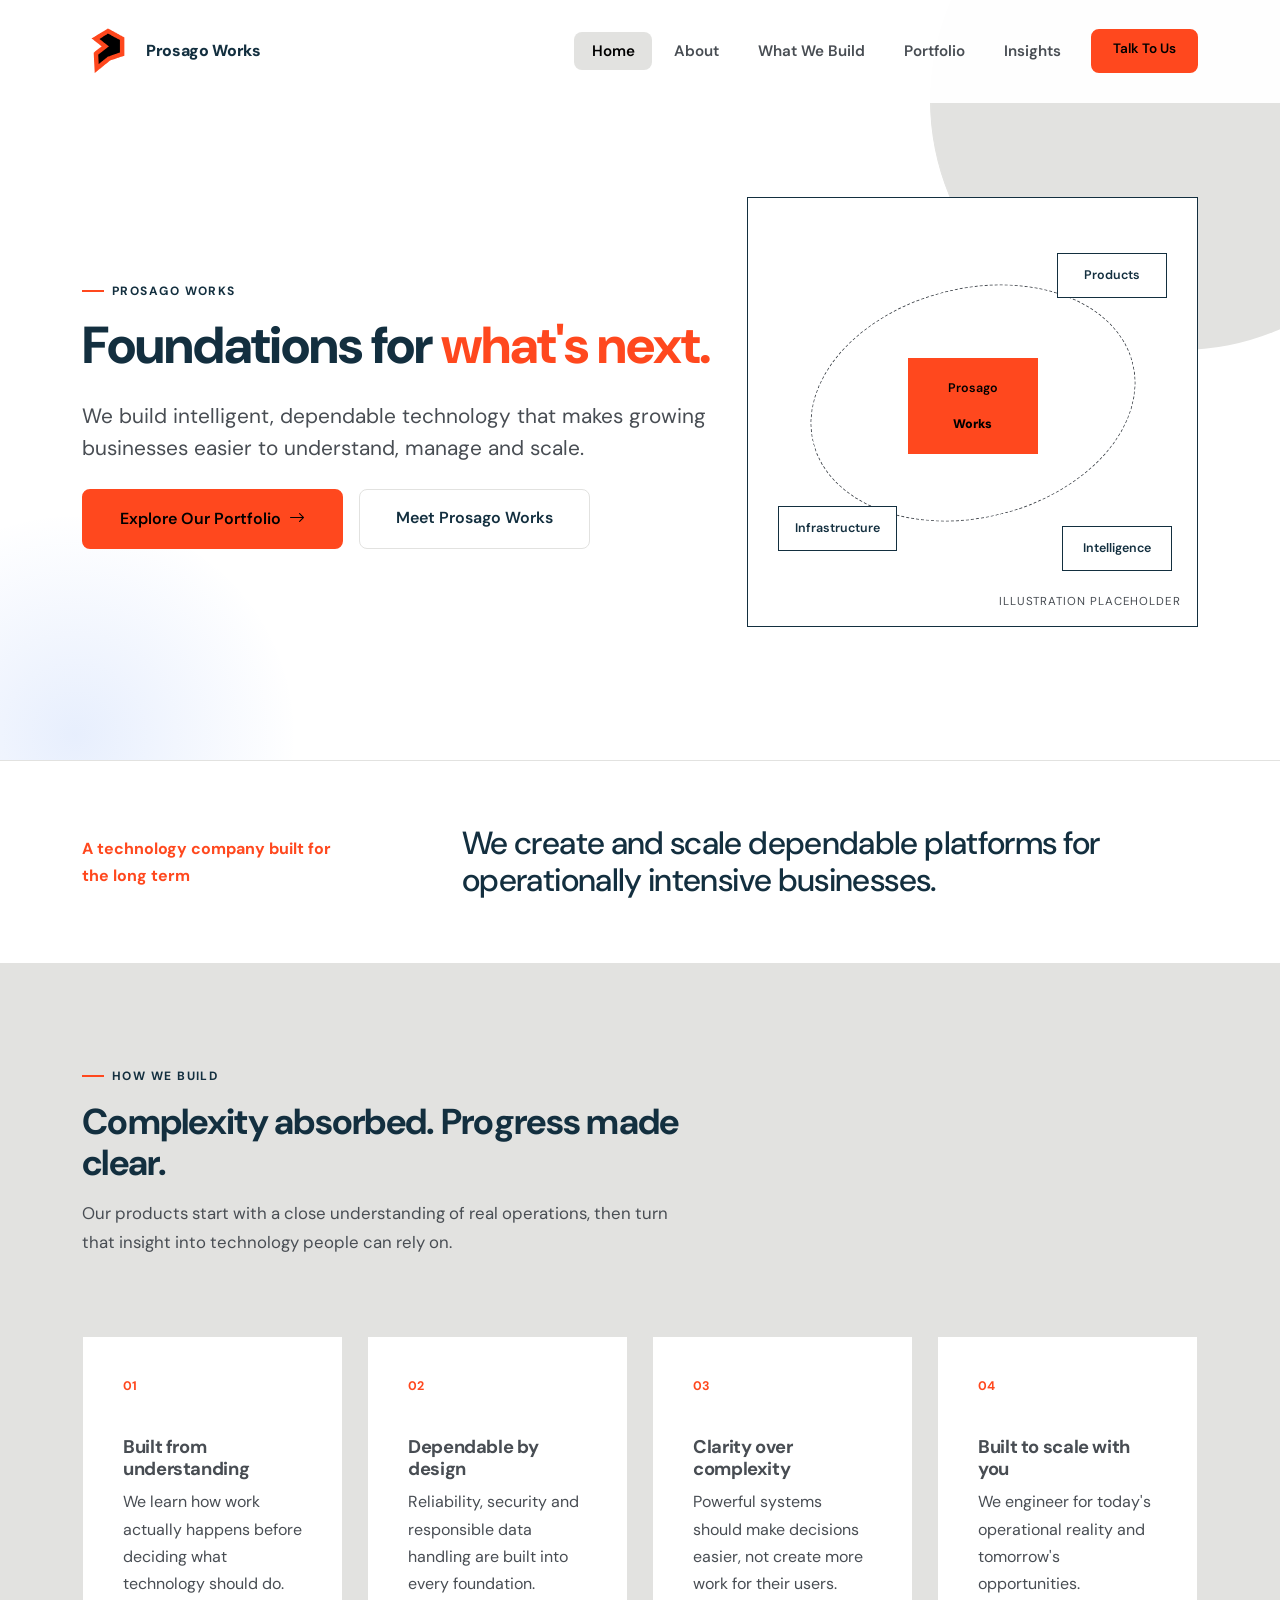
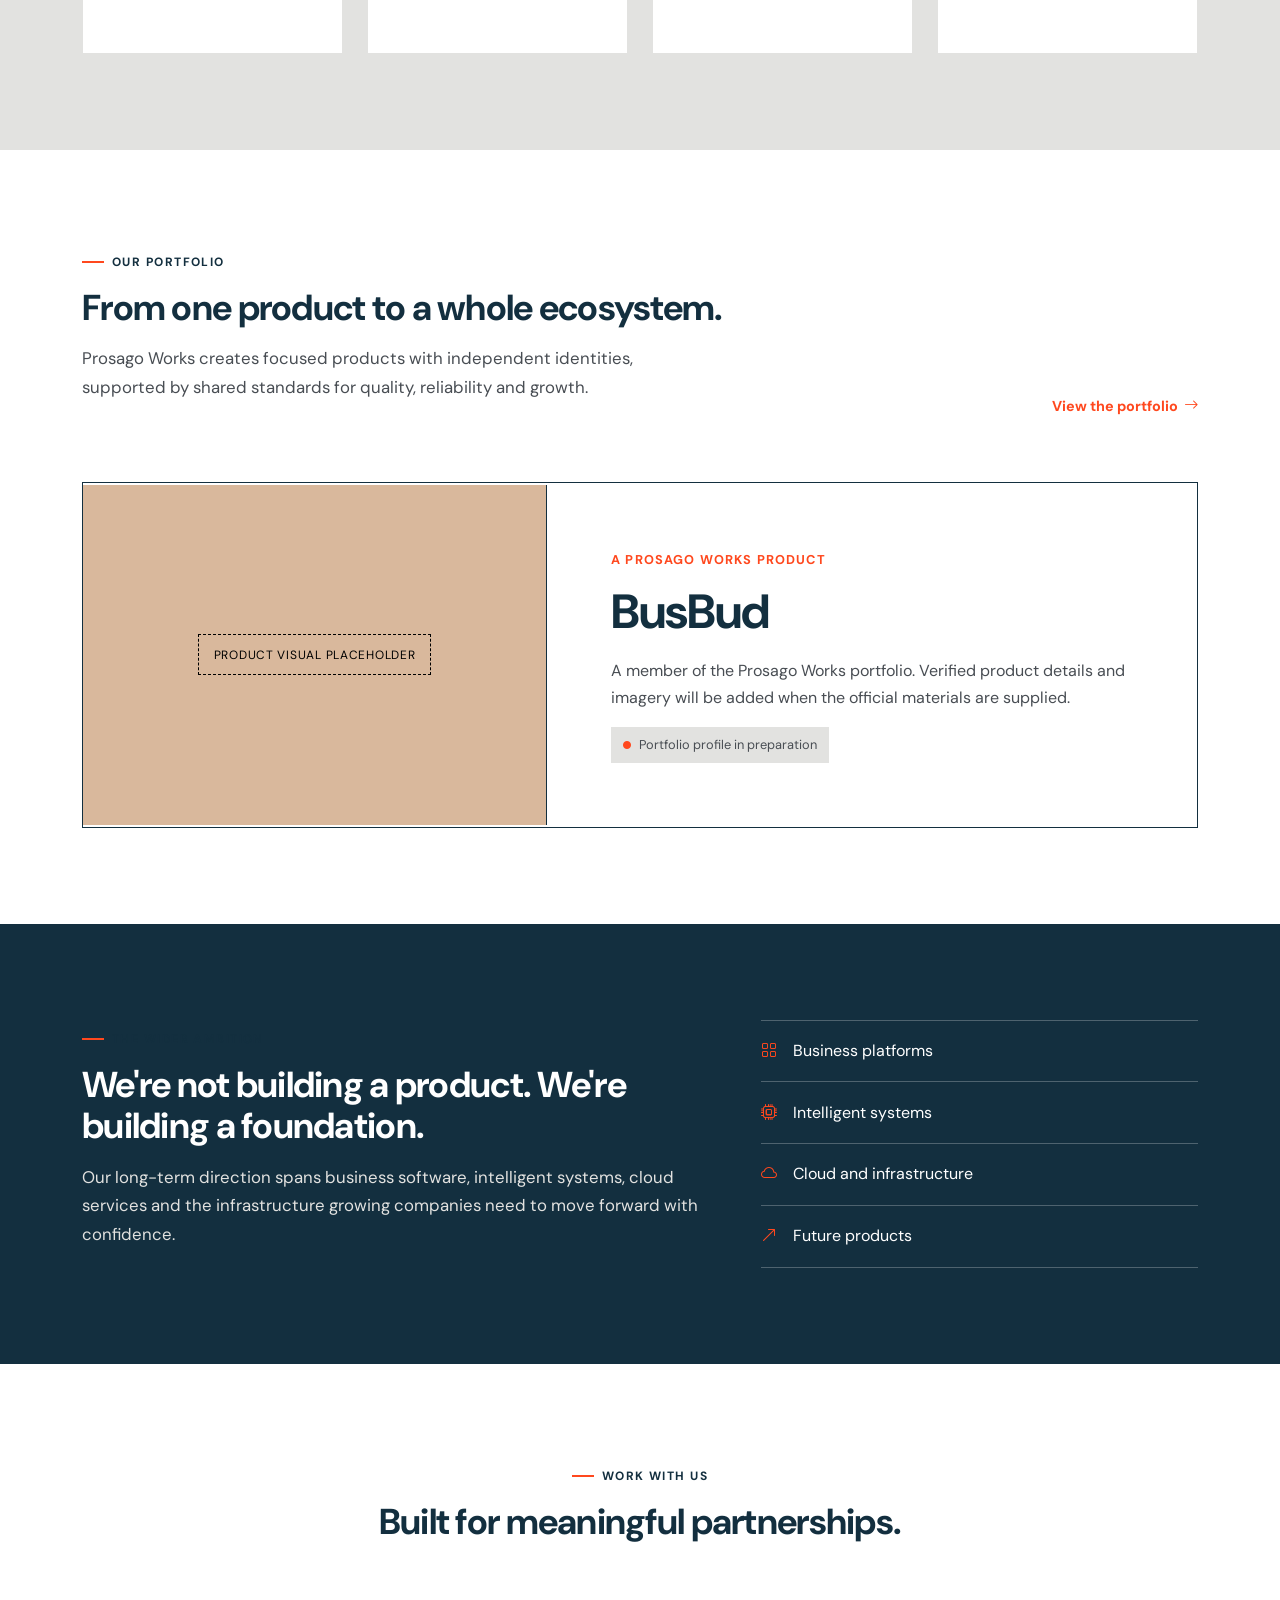
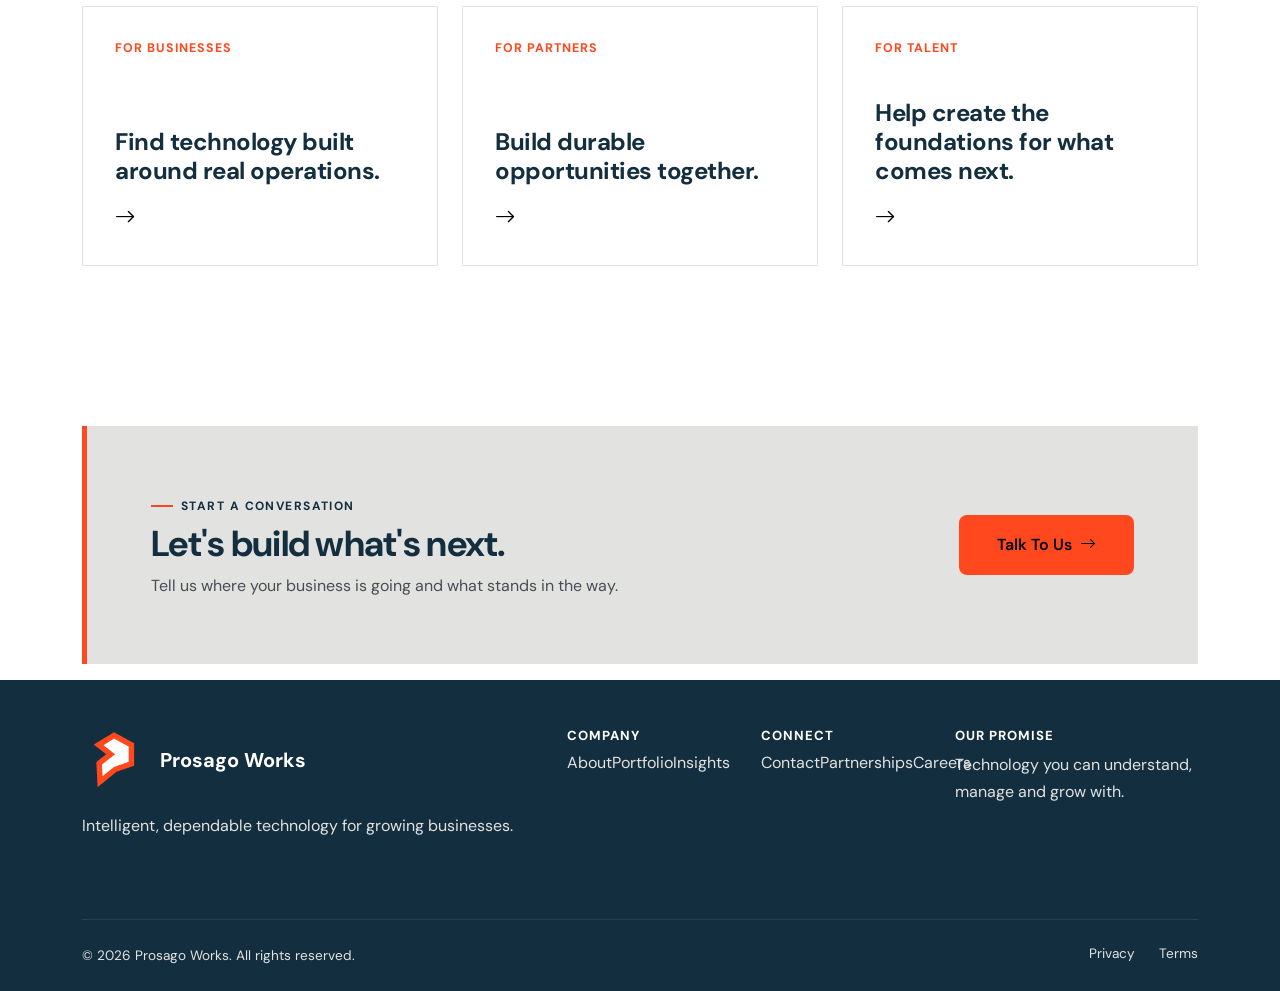
==== commit bac138f7: "added logos" ====
--- a/index.html
+++ b/index.html
@@ -5,14 +5,15 @@
   <title>Prosago Works — Foundations for what's next</title>
   <meta name="description" content="Prosago Works builds intelligent, dependable technology for growing businesses.">
   <meta property="og:title" content="Prosago Works — Foundations for what's next"><meta property="og:description" content="Intelligent, dependable technology for growing businesses."><meta property="og:type" content="website">
+  <link rel="icon" type="image/svg+xml" href="assets/logos/prosago-mark-orange-black.svg">
   <link rel="preconnect" href="https://fonts.googleapis.com"><link rel="preconnect" href="https://fonts.gstatic.com" crossorigin>
   <link href="https://fonts.googleapis.com/css2?family=DM+Sans:wght@400;500;600;700&family=Montserrat:wght@400;500;600&display=swap" rel="stylesheet">
-  <link href="https://cdn.jsdelivr.net/npm/bootstrap@5.3.3/dist/css/bootstrap.min.css" rel="stylesheet"><link href="https://cdn.jsdelivr.net/npm/bootstrap-icons@1.11.3/font/bootstrap-icons.css" rel="stylesheet"><link href="css/custom.css" rel="stylesheet">
+  <link href="https://cdn.jsdelivr.net/npm/bootstrap@5.3.3/dist/css/bootstrap.min.css" rel="stylesheet"><link href="https://cdn.jsdelivr.net/npm/bootstrap-icons@1.11.3/font/bootstrap-icons.css" rel="stylesheet"><link href="css/custom.css" rel="stylesheet"><link href="css/home.css" rel="stylesheet">
 </head>
 <body>
   <a class="skip-link" href="#main-content">Skip to main content</a>
   <nav class="navbar navbar-expand-lg navbar-nexora fixed-top" aria-label="Primary navigation"><div class="container">
-    <a class="navbar-brand navbar-brand-custom brand-placeholder" href="index.html" aria-label="Prosago Works home"><span class="brand-mark" aria-hidden="true">PW</span><span>Prosago Works</span><small>Logo placeholder</small></a>
+    <a class="navbar-brand navbar-brand-custom pw-brand" href="index.html" aria-label="Prosago Works home"><img src="assets/logos/prosago-mark-orange-black.svg" alt="" width="52" height="52"><span>Prosago Works</span></a>
     <button class="navbar-toggler navbar-toggler-custom" type="button" data-bs-toggle="collapse" data-bs-target="#mainNav" aria-controls="mainNav" aria-expanded="false" aria-label="Open navigation"><span class="bar"></span><span class="bar"></span><span class="bar"></span></button>
     <div class="collapse navbar-collapse" id="mainNav"><ul class="navbar-nav ms-auto align-items-lg-center gap-1 mt-3 mt-lg-0">
       <li class="nav-item"><a class="nav-link active" aria-current="page" href="index.html">Home</a></li><li class="nav-item"><a class="nav-link" href="about.html">About</a></li><li class="nav-item"><a class="nav-link" href="services.html">What We Build</a></li><li class="nav-item"><a class="nav-link" href="portfolio.html">Portfolio</a></li><li class="nav-item"><a class="nav-link" href="blog.html">Insights</a></li><li class="nav-item ms-lg-2 mt-2 mt-lg-0"><a class="btn btn-primary btn-sm-custom w-100" href="contact.html">Talk To Us</a></li>
@@ -44,7 +45,7 @@
     <section class="section-sm"><div class="container"><div class="cta-panel"><div><span class="eyebrow mb-2">Start a conversation</span><h2 class="mb-2">Let's build what's next.</h2><p class="mb-0">Tell us where your business is going and what stands in the way.</p></div><a href="contact.html" class="btn btn-primary btn-lg-custom">Talk To Us <i class="bi bi-arrow-right ms-1" aria-hidden="true"></i></a></div></div></section>
   </main>
 
-  <footer class="footer"><div class="container"><div class="row g-5 footer-main"><div class="col-lg-5"><div class="footer-brand">Prosago Works</div><p>Intelligent, dependable technology for growing businesses.</p><p class="asset-note">Official logo placeholder — awaiting supplied brand asset.</p></div><div class="col-6 col-lg-2"><h2>Company</h2><a href="about.html">About</a><a href="portfolio.html">Portfolio</a><a href="blog.html">Insights</a></div><div class="col-6 col-lg-2"><h2>Connect</h2><a href="contact.html">Contact</a><a href="contact.html">Partnerships</a><a href="contact.html">Careers</a></div><div class="col-lg-3"><h2>Our promise</h2><p>Technology you can understand, manage and grow with.</p></div></div><div class="footer-bottom"><p class="mb-0">&copy; 2026 Prosago Works. All rights reserved.</p><div class="d-flex gap-4"><a href="#">Privacy</a><a href="#">Terms</a></div></div></div></footer>
+  <footer class="footer"><div class="container"><div class="row g-5 footer-main"><div class="col-lg-5"><a class="footer-logo" href="index.html" aria-label="Prosago Works home"><img src="assets/logos/prosago-mark-orange-white.svg" alt="" width="64" height="64"><span>Prosago Works</span></a><p>Intelligent, dependable technology for growing businesses.</p></div><div class="col-6 col-lg-2"><h2>Company</h2><a href="about.html">About</a><a href="portfolio.html">Portfolio</a><a href="blog.html">Insights</a></div><div class="col-6 col-lg-2"><h2>Connect</h2><a href="contact.html">Contact</a><a href="contact.html">Partnerships</a><a href="contact.html">Careers</a></div><div class="col-lg-3"><h2>Our promise</h2><p>Technology you can understand, manage and grow with.</p></div></div><div class="footer-bottom"><p class="mb-0">&copy; 2026 Prosago Works. All rights reserved.</p><div class="d-flex gap-4"><a href="#">Privacy</a><a href="#">Terms</a></div></div></div></footer>
   <button class="back-to-top" aria-label="Back to top"><i class="bi bi-arrow-up" aria-hidden="true"></i></button>
   <script src="https://cdn.jsdelivr.net/npm/bootstrap@5.3.3/dist/js/bootstrap.bundle.min.js"></script><script src="js/main.js"></script>
 </body>
--- a/css/custom.css
+++ b/css/custom.css
@@ -175,6 +175,154 @@
 .footer-bottom { display: flex; justify-content: space-between; gap: 1rem; }
 .back-to-top { background: var(--pw-orange); color: var(--pw-black); box-shadow: none; }
 
+/* Responsive rules repeated at the end to outrank legacy template styles. */
+@media (max-width: 991.98px) {
+  .container { width: min(100% - 2.5rem, 720px); }
+  .navbar-nexora { padding: .75rem 0; background: var(--pw-white); }
+  .navbar-collapse { margin-top: .75rem; padding: .75rem; background: var(--pw-white); border: 1px solid var(--pw-platinum); box-shadow: var(--n-shadow-md); max-height: calc(100vh - 92px); overflow-y: auto; }
+  .navbar-nexora .navbar-nav { align-items: stretch !important; margin-top: 0 !important; }
+  .navbar-nexora .nav-link { min-height: 44px; padding: .7rem .9rem !important; }
+  .corporate-hero { min-height: auto; padding: 8.5rem 0 4.5rem; text-align: left; }
+  .corporate-hero::before { display: none; }
+  .corporate-hero .hero-content .d-flex { justify-content: flex-start !important; }
+  .system-placeholder { width: 100%; max-width: 620px; min-height: 420px; margin-inline: auto; }
+  .portfolio-placeholder { min-height: 300px; border-right: 0; border-bottom: 1px solid var(--pw-slate); }
+}
+@media (max-width: 767.98px) {
+  .container { width: min(100% - 2rem, 540px); }
+  .section { padding-block: 4rem; }
+  .section-sm { padding-block: 3rem; }
+  .section-header { margin-bottom: 2rem; }
+  h1, .hero h1 { font-size: clamp(2.35rem, 11vw, 3rem); line-height: 1.04; }
+  h2 { font-size: clamp(1.8rem, 8vw, 2.2rem); }
+  .corporate-hero { padding: 7.75rem 0 3.5rem; }
+  .corporate-hero .hero-content .d-flex { display: grid !important; grid-template-columns: 1fr; width: 100%; }
+  .corporate-hero .btn, .cta-panel .btn { width: 100%; }
+  .system-placeholder { min-height: 360px; }
+  .system-orbit { width: 280px; height: 190px; top: 80px; }
+  .node-main { top: 138px; }.node-one { top: 42px; right: 18px; }.node-two { bottom: 65px; left: 18px; }.node-three { bottom: 48px; right: 16px; }
+  .card-premium, .portfolio-copy, .audience-card { padding: 1.5rem; }
+  .portfolio-placeholder { min-height: 240px; }
+  .audience-card { min-height: 220px; }
+  .cta-panel, .footer-bottom { flex-direction: column; align-items: stretch; }
+  .back-to-top { right: 1rem; bottom: 1rem; width: 44px; height: 44px; }
+}
+@media (max-width: 399.98px) {
+  .container { width: calc(100% - 1.5rem); }
+  .brand-placeholder { grid-template-columns: 38px auto; column-gap: .55rem; font-size: .92rem; }
+  .brand-placeholder .brand-mark { width: 38px; height: 38px; }
+  .brand-placeholder small { font-size: .52rem; }
+  h1, .hero h1 { font-size: 2.2rem; }
+  .system-placeholder { min-height: 315px; }
+  .system-orbit { width: 225px; height: 155px; top: 72px; }
+  .system-node { min-width: 88px; padding: .55rem .65rem; font-size: .68rem; }
+  .node-main { top: 120px; width: 105px; height: 78px; }.node-one { top: 34px; right: 10px; }.node-two { bottom: 56px; left: 10px; }.node-three { bottom: 38px; right: 8px; }
+}
+
+/* =====================================================
+   RESPONSIVE LAYOUT — mobile first corrections
+   ===================================================== */
+img, video, iframe { max-width: 100%; }
+img { height: auto; }
+.container { width: min(100% - 2rem, 1140px); }
+.section, .section-sm { overflow: clip; }
+.section-title, .section-subtitle, .hero-lead, .card-title { overflow-wrap: anywhere; }
+
+@media (min-width: 1400px) {
+  .container { max-width: 1280px; }
+  .corporate-hero { min-height: 820px; }
+  .corporate-hero .col-lg-7 { padding-right: 5rem; }
+  .system-placeholder { min-height: 500px; }
+  .portfolio-copy { padding: 5rem; }
+}
+
+@media (min-width: 992px) and (max-width: 1199.98px) {
+  .container { max-width: 960px; }
+  .navbar-nexora .nav-link { padding-inline: .7rem !important; }
+  .brand-placeholder { margin-right: .5rem; }
+  .corporate-hero { min-height: 700px; }
+  .system-placeholder { min-height: 390px; }
+  .system-orbit { width: 280px; height: 205px; }
+  .node-one { right: 15px; }
+  .node-two { left: 15px; }
+  .node-three { right: 12px; }
+}
+
+@media (max-width: 991.98px) {
+  .container { width: min(100% - 2.5rem, 720px); }
+  .navbar-nexora { padding: .75rem 0; }
+  .navbar-collapse { margin-top: .75rem; padding: .75rem; background: var(--pw-white); border: 1px solid var(--pw-platinum); box-shadow: var(--n-shadow-md); max-height: calc(100vh - 92px); overflow-y: auto; }
+  .navbar-nexora .navbar-nav { align-items: stretch !important; margin-top: 0 !important; }
+  .navbar-nexora .nav-link { display: block; min-height: 44px; padding: .7rem .9rem !important; }
+  .navbar-nexora .btn { display: flex; align-items: center; justify-content: center; }
+  .corporate-hero { min-height: auto; padding: 8.5rem 0 4.5rem; text-align: left; }
+  .corporate-hero::before { display: none; }
+  .corporate-hero .hero-content { max-width: 680px; }
+  .corporate-hero .hero-content .d-flex { justify-content: flex-start !important; }
+  .system-placeholder { width: 100%; max-width: 620px; min-height: 420px; margin-inline: auto; }
+  .trust-statement .section-kicker { max-width: none; }
+  .portfolio-placeholder { min-height: 300px; border-right: 0; border-bottom: 1px solid var(--pw-slate); }
+  .direction-list { margin-top: .5rem; }
+  .page-header { padding: 7.5rem 0 3.5rem; }
+  .page-header::before { width: 260px; height: 260px; }
+  .footer-main > div { min-width: 0; }
+}
+
+@media (max-width: 767.98px) {
+  :root { --n-space-xl: 3rem; --n-space-2xl: 4rem; }
+  .container { width: min(100% - 2rem, 540px); }
+  h1, .hero h1 { font-size: clamp(2.35rem, 11vw, 3rem); line-height: 1.04; }
+  h2 { font-size: clamp(1.8rem, 8vw, 2.2rem); }
+  .section { padding-block: 4rem; }
+  .section-sm { padding-block: 3rem; }
+  .section-header { margin-bottom: 2rem; }
+  .section-subtitle { font-size: 1rem; }
+  .corporate-hero { padding: 7.75rem 0 3.5rem; }
+  .hero-lead { font-size: 1.08rem; }
+  .corporate-hero .hero-content .d-flex { display: grid !important; grid-template-columns: 1fr; width: 100%; }
+  .corporate-hero .btn { width: 100%; }
+  .system-placeholder { min-height: 360px; }
+  .system-orbit { width: 280px; height: 190px; top: 80px; }
+  .node-main { top: 138px; }
+  .node-one { top: 42px; right: 18px; }
+  .node-two { bottom: 65px; left: 18px; }
+  .node-three { bottom: 48px; right: 16px; }
+  .statement { font-size: 1.45rem; }
+  .card-premium { padding: 1.5rem; }
+  .principle-number { margin-bottom: 1.75rem; }
+  .portfolio-copy { padding: 2rem 1.5rem; }
+  .portfolio-placeholder { min-height: 240px; }
+  .audience-card { min-height: 220px; padding: 1.5rem; }
+  .cta-panel { padding: 2rem 1.5rem; flex-direction: column; align-items: stretch; }
+  .cta-panel .btn { width: 100%; }
+  .footer { padding-top: 3.5rem; }
+  .footer-main { padding-bottom: 2rem; }
+  .footer-bottom { flex-direction: column; align-items: flex-start; }
+  .back-to-top { right: 1rem; bottom: 1rem; width: 44px; height: 44px; }
+  .row.g-5 { --bs-gutter-y: 2.5rem; }
+  .map-frame, .map-frame iframe { min-height: 280px; }
+}
+
+@media (max-width: 399.98px) {
+  .container { width: min(100% - 1.5rem, 100%); }
+  .brand-placeholder { grid-template-columns: 38px auto; column-gap: .55rem; font-size: .92rem; }
+  .brand-placeholder .brand-mark { width: 38px; height: 38px; }
+  .brand-placeholder small { font-size: .52rem; }
+  .navbar-toggler-custom { width: 40px; height: 40px; }
+  .corporate-hero { padding-top: 7.25rem; }
+  h1, .hero h1 { font-size: 2.2rem; }
+  .system-placeholder { min-height: 315px; }
+  .system-orbit { width: 225px; height: 155px; top: 72px; }
+  .system-node { min-width: 88px; padding: .55rem .65rem; font-size: .68rem; }
+  .node-main { top: 120px; width: 105px; height: 78px; }
+  .node-one { top: 34px; right: 10px; }
+  .node-two { bottom: 56px; left: 10px; }
+  .node-three { bottom: 38px; right: 8px; }
+  .system-placeholder > small { font-size: .58rem; }
+  .direction-list li { padding-block: 1rem; }
+  .footer-bottom .d-flex { flex-wrap: wrap; gap: 1rem !important; }
+}
+
 @media (max-width: 991.98px) {
   .navbar-nexora { background: var(--pw-white); }
   .corporate-hero { min-height: auto; padding-top: 8.5rem; }
@@ -1104,3 +1252,93 @@
 .card-premium { border: 1px solid var(--color-border); border-radius: 0; box-shadow: none; background: var(--pw-white); }
 .footer { background: var(--pw-slate); }
 .back-to-top { background: var(--pw-orange); color: var(--pw-black); box-shadow: none; }
+
+@media (max-width: 991.98px) {
+  .container { width: min(100% - 2.5rem, 720px); }
+  .navbar-nexora { padding: .75rem 0; background: var(--pw-white); }
+  .navbar-collapse { margin-top: .75rem; padding: .75rem; background: var(--pw-white); border: 1px solid var(--pw-platinum); box-shadow: var(--n-shadow-md); max-height: calc(100vh - 92px); overflow-y: auto; }
+  .navbar-nexora .navbar-nav { align-items: stretch !important; margin-top: 0 !important; }
+  .navbar-nexora .nav-link { min-height: 44px; padding: .7rem .9rem !important; }
+  .corporate-hero { min-height: auto; padding: 8.5rem 0 4.5rem; text-align: left; }
+  .corporate-hero::before { display: none; }
+  .corporate-hero .hero-content .d-flex { justify-content: flex-start !important; }
+  .system-placeholder { width: 100%; max-width: 620px; min-height: 420px; margin-inline: auto; }
+  .portfolio-placeholder { min-height: 300px; border-right: 0; border-bottom: 1px solid var(--pw-slate); }
+}
+@media (max-width: 767.98px) {
+  .container { width: min(100% - 2rem, 540px); }
+  .section { padding-block: 4rem; }.section-sm { padding-block: 3rem; }.section-header { margin-bottom: 2rem; }
+  h1, .hero h1 { font-size: clamp(2.35rem, 11vw, 3rem); line-height: 1.04; } h2 { font-size: clamp(1.8rem, 8vw, 2.2rem); }
+  .corporate-hero { padding: 7.75rem 0 3.5rem; }
+  .corporate-hero .hero-content .d-flex { display: grid !important; grid-template-columns: 1fr; width: 100%; }
+  .corporate-hero .btn, .cta-panel .btn { width: 100%; }
+  .system-placeholder { min-height: 360px; }.system-orbit { width: 280px; height: 190px; top: 80px; }
+  .node-main { top: 138px; }.node-one { top: 42px; right: 18px; }.node-two { bottom: 65px; left: 18px; }.node-three { bottom: 48px; right: 16px; }
+  .card-premium, .portfolio-copy, .audience-card { padding: 1.5rem; }.portfolio-placeholder { min-height: 240px; }.audience-card { min-height: 220px; }
+  .cta-panel, .footer-bottom { flex-direction: column; align-items: stretch; }
+  .back-to-top { right: 1rem; bottom: 1rem; width: 44px; height: 44px; }
+}
+@media (max-width: 399.98px) {
+  .container { width: calc(100% - 1.5rem); }
+  .brand-placeholder { grid-template-columns: 38px auto; column-gap: .55rem; font-size: .92rem; }.brand-placeholder .brand-mark { width: 38px; height: 38px; }.brand-placeholder small { font-size: .52rem; }
+  h1, .hero h1 { font-size: 2.2rem; }.system-placeholder { min-height: 315px; }.system-orbit { width: 225px; height: 155px; top: 72px; }
+  .system-node { min-width: 88px; padding: .55rem .65rem; font-size: .68rem; }.node-main { top: 120px; width: 105px; height: 78px; }.node-one { top: 34px; right: 10px; }.node-two { bottom: 56px; left: 10px; }.node-three { bottom: 38px; right: 8px; }
+}
+
+/* Keep footer glyphs optically centered inside their fixed wrappers. */
+.footer .social-icon {
+  display: inline-grid;
+  place-items: center;
+  flex: 0 0 40px;
+  width: 40px;
+  height: 40px;
+  padding: 0;
+  margin: 0 !important;
+  line-height: 1;
+  text-align: center;
+  vertical-align: middle;
+}
+
+.footer .social-icon i {
+  display: block;
+  width: 1em;
+  height: 1em;
+  margin: 0;
+  font-size: 1rem;
+  line-height: 1;
+}
+
+/* Official Prosago Works logomark lockups */
+.pw-brand {
+  display: inline-flex;
+  align-items: center;
+  gap: .75rem;
+  color: var(--pw-slate) !important;
+  font-size: 1rem;
+}
+.pw-brand img {
+  display: block;
+  width: 52px;
+  height: 52px;
+  flex: 0 0 52px;
+}
+.pw-brand > span { color: inherit !important; }
+.footer .footer-logo {
+  display: inline-flex;
+  align-items: center;
+  gap: .85rem;
+  margin-bottom: 1.25rem;
+  color: var(--pw-white) !important;
+  font-size: 1.25rem;
+  font-weight: 700;
+}
+.footer .footer-logo img {
+  display: block;
+  width: 64px;
+  height: 64px;
+  flex: 0 0 64px;
+}
+@media (max-width: 399.98px) {
+  .pw-brand { gap: .5rem; font-size: .88rem; }
+  .pw-brand img { width: 42px; height: 42px; flex-basis: 42px; }
+}
--- a/css/home.css
+++ b/css/home.css
@@ -0,0 +1,113 @@
+/* Prosago Works homepage layout.
+   Kept separate from legacy template styles so responsive behaviour is predictable. */
+
+#main-content { overflow: hidden; }
+.pw-brand { display: inline-flex; align-items: center; gap: .75rem; color: var(--pw-slate) !important; font-size: 1rem; }
+.pw-brand img { display: block; width: 52px; height: 52px; flex: 0 0 52px; }
+.footer-logo { display: inline-flex !important; align-items: center; gap: .85rem; margin-bottom: 1.25rem !important; color: var(--pw-white) !important; font-size: 1.25rem; font-weight: 700; }
+.footer-logo img { display: block; width: 64px; height: 64px; flex: 0 0 64px; }
+.corporate-hero .row,
+.trust-statement .row,
+.portfolio-feature .row { min-width: 0; }
+.corporate-hero [class*="col-"],
+.trust-statement [class*="col-"],
+.portfolio-feature [class*="col-"] { min-width: 0; }
+
+@media (min-width: 1400px) {
+  body > nav .container,
+  #main-content > * > .container,
+  body > footer .container { max-width: 1280px; }
+  .corporate-hero { min-height: 820px; }
+}
+
+@media (max-width: 991.98px) {
+  body > nav .container,
+  #main-content > * > .container,
+  body > footer .container {
+    width: calc(100% - 2.5rem);
+    max-width: 720px;
+    margin-inline: auto;
+    padding-inline: 0;
+  }
+  .navbar-nexora { padding-block: .7rem; }
+  .navbar-collapse {
+    margin-top: .7rem;
+    padding: .75rem;
+    max-height: calc(100dvh - 84px);
+    overflow-y: auto;
+    background: var(--pw-white);
+    border: 1px solid var(--pw-platinum);
+    box-shadow: var(--n-shadow-md);
+  }
+  .navbar-nexora .navbar-nav { align-items: stretch !important; margin-top: 0 !important; }
+  .navbar-nexora .nav-link { display: flex; align-items: center; min-height: 44px; }
+  .corporate-hero {
+    min-height: 0;
+    padding: 8rem 0 4.5rem;
+    text-align: left;
+  }
+  .corporate-hero::before { display: none; }
+  .corporate-hero .hero-content { width: 100%; max-width: 680px; }
+  .corporate-hero .hero-content > .d-flex { justify-content: flex-start !important; }
+  .system-placeholder { width: 100%; max-width: 620px; margin-inline: auto; }
+  .trust-statement .section-kicker { max-width: none; }
+  .portfolio-placeholder { border-right: 0; border-bottom: 1px solid var(--pw-slate); }
+}
+
+@media (max-width: 767.98px) {
+  body > nav .container,
+  #main-content > * > .container,
+  body > footer .container {
+    width: calc(100% - 2rem);
+    max-width: 540px;
+  }
+  .section { padding-block: 3.75rem; }
+  .section-sm { padding-block: 2.75rem; }
+  .section-header { margin-bottom: 2rem; }
+  .corporate-hero { padding: 7.25rem 0 3.5rem; }
+  .corporate-hero h1 { font-size: clamp(2.25rem, 11vw, 3rem); line-height: 1.04; }
+  .corporate-hero .hero-lead { font-size: 1.05rem; line-height: 1.55; }
+  .corporate-hero .hero-content > .d-flex {
+    display: grid !important;
+    grid-template-columns: minmax(0, 1fr);
+    width: 100%;
+  }
+  .corporate-hero .hero-content .btn { width: 100%; white-space: normal; }
+  .system-placeholder { min-height: 340px; }
+  .system-orbit { width: min(280px, 82%); height: 180px; top: 78px; }
+  .node-main { top: 132px; }
+  .node-one { top: 40px; right: 14px; }
+  .node-two { bottom: 60px; left: 14px; }
+  .node-three { bottom: 44px; right: 12px; }
+  .statement { font-size: 1.4rem; }
+  .card-premium { height: auto; padding: 1.5rem; }
+  .principle-number { margin-bottom: 1.5rem; }
+  .portfolio-placeholder { min-height: 230px; }
+  .portfolio-copy { padding: 2rem 1.5rem; }
+  .status-badge { max-width: 100%; white-space: normal; }
+  .audience-card { min-height: 200px; padding: 1.5rem; }
+  .cta-panel { flex-direction: column; align-items: stretch; padding: 2rem 1.5rem; }
+  .cta-panel .btn { width: 100%; white-space: normal; }
+  .footer-bottom { flex-direction: column; align-items: flex-start; }
+}
+
+@media (max-width: 399.98px) {
+  body > nav .container,
+  #main-content > * > .container,
+  body > footer .container { width: calc(100% - 1.5rem); }
+  .pw-brand { gap: .5rem; font-size: .88rem; }
+  .pw-brand img { width: 42px; height: 42px; flex-basis: 42px; }
+  .navbar-toggler-custom { width: 40px; height: 40px; }
+  .corporate-hero { padding-top: 6.75rem; }
+  .corporate-hero h1 { font-size: clamp(2rem, 12vw, 2.4rem); }
+  .system-placeholder { min-height: 290px; }
+  .system-orbit { width: 210px; height: 145px; top: 65px; }
+  .system-node { min-width: 78px; padding: .5rem; font-size: .64rem; }
+  .node-main { top: 106px; width: 98px; height: 74px; }
+  .node-one { top: 28px; right: 8px; }
+  .node-two { bottom: 50px; left: 8px; }
+  .node-three { bottom: 34px; right: 6px; }
+  .system-placeholder > small { right: .65rem; bottom: .65rem; font-size: .55rem; }
+  .portfolio-copy, .card-premium, .audience-card, .cta-panel { padding-inline: 1.25rem; }
+  .footer-bottom .d-flex { flex-wrap: wrap; gap: 1rem !important; }
+}
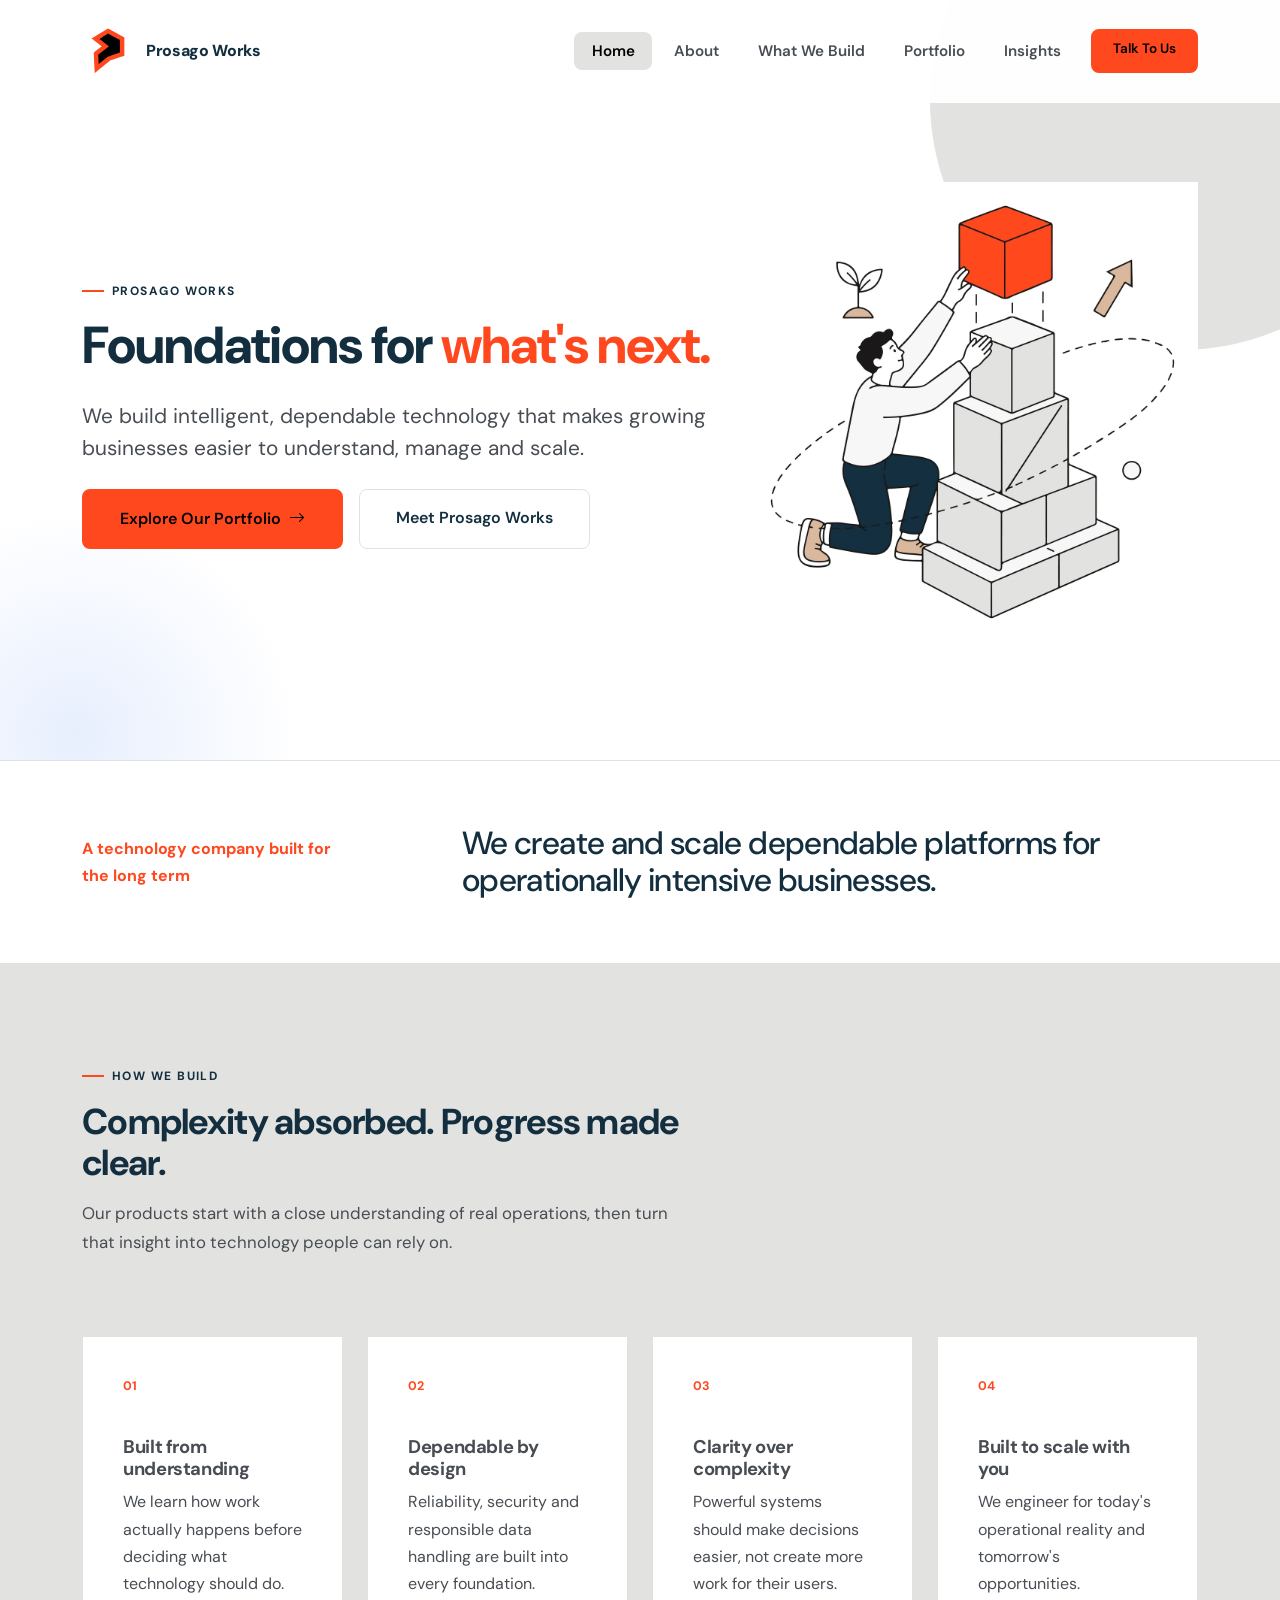
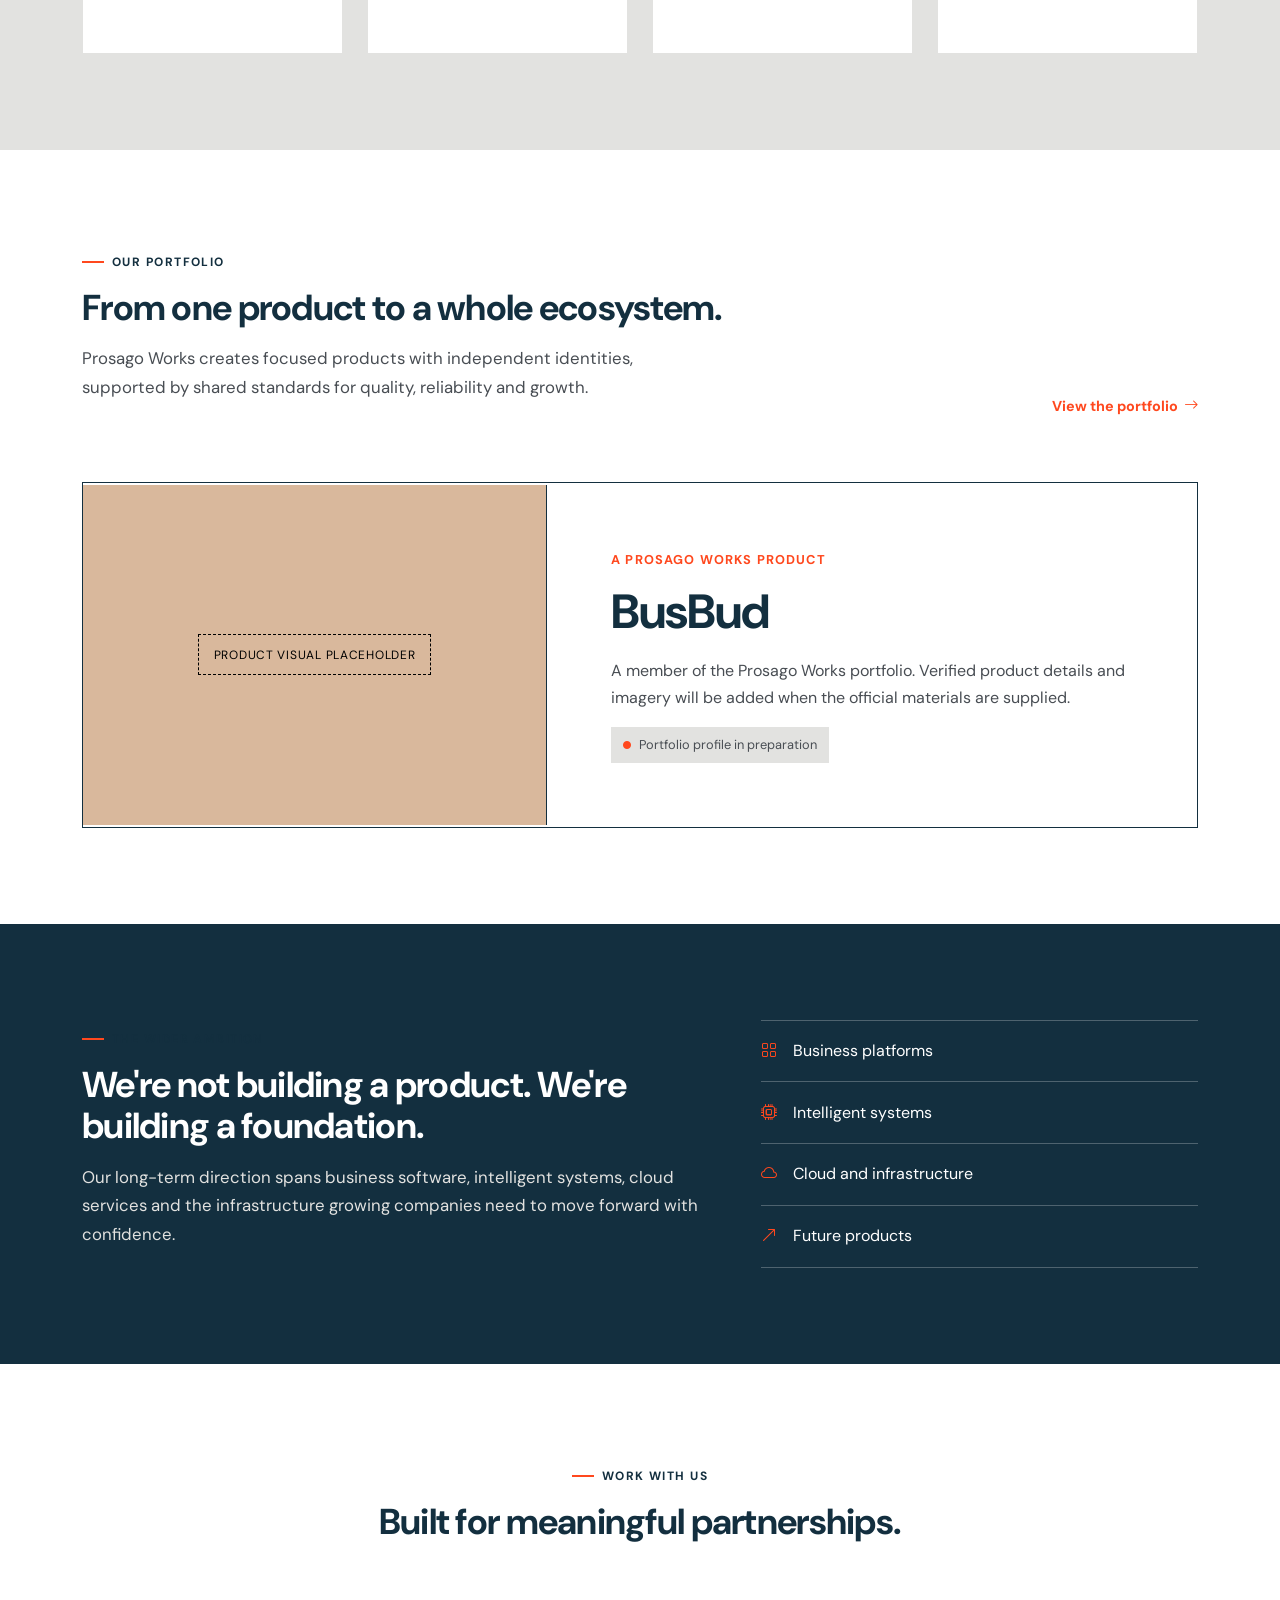
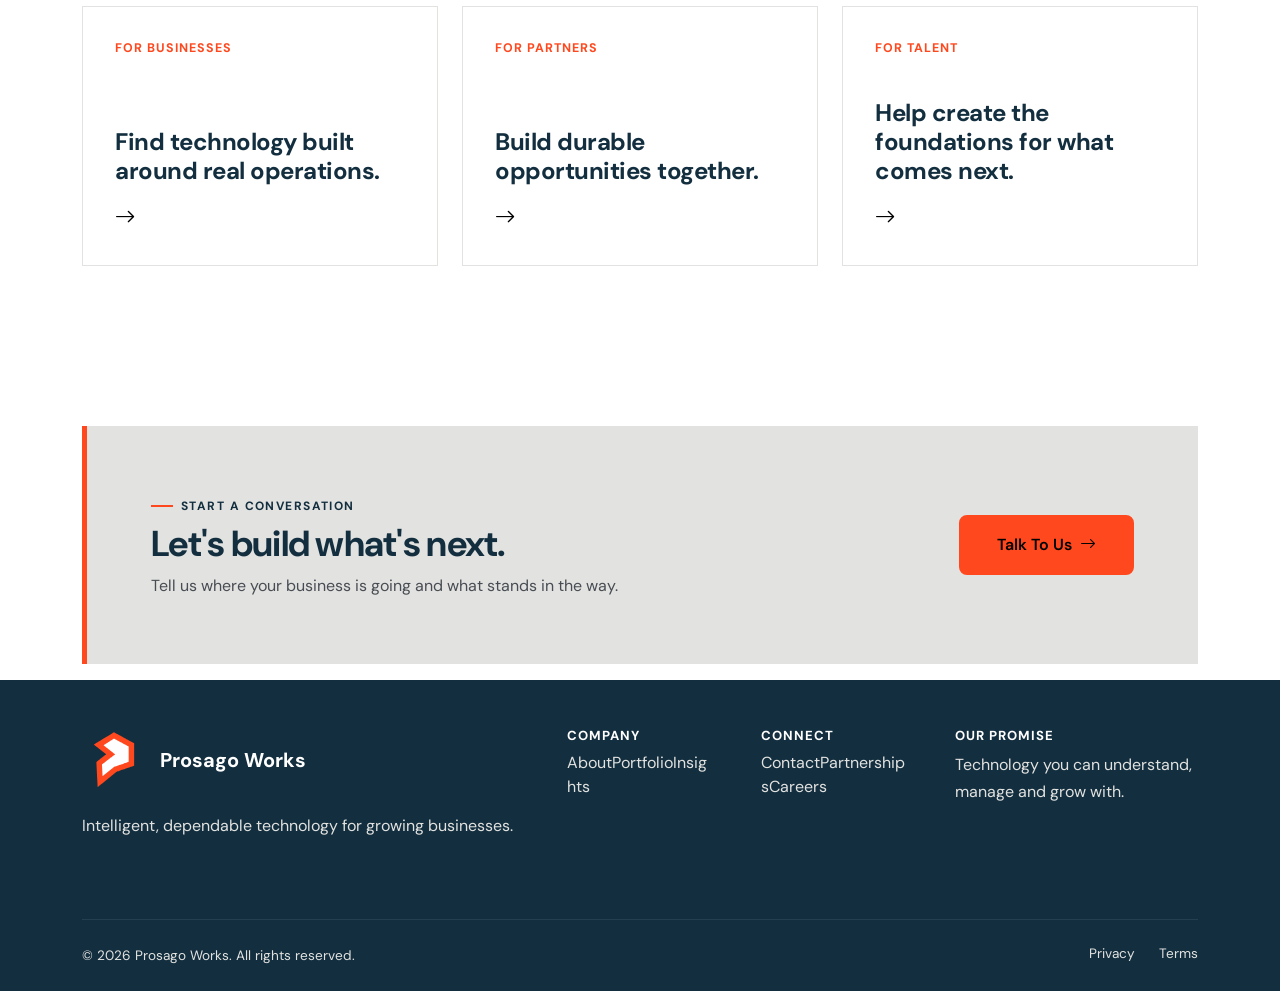
==== commit d16cb28c: "added illustrations" ====
--- a/index.html
+++ b/index.html
@@ -23,7 +23,7 @@
   <main id="main-content">
     <header class="hero corporate-hero"><div class="container"><div class="row align-items-center gy-5">
       <div class="col-lg-7 hero-content reveal"><span class="eyebrow">Prosago Works</span><h1 class="mb-4">Foundations for <span class="text-primary-custom">what's next.</span></h1><p class="hero-lead mb-4">We build intelligent, dependable technology that makes growing businesses easier to understand, manage and scale.</p><div class="d-flex flex-wrap gap-3"><a href="portfolio.html" class="btn btn-primary btn-lg-custom">Explore Our Portfolio <i class="bi bi-arrow-right ms-1" aria-hidden="true"></i></a><a href="about.html" class="btn btn-light-custom btn-lg-custom">Meet Prosago Works</a></div></div>
-      <div class="col-lg-5 reveal"><div class="system-placeholder" role="img" aria-label="Placeholder for an approved Prosago Works systems illustration"><div class="system-orbit" aria-hidden="true"></div><div class="system-node node-main"><span>Prosago</span><strong>Works</strong></div><div class="system-node node-one">Products</div><div class="system-node node-two">Infrastructure</div><div class="system-node node-three">Intelligence</div><small>Illustration placeholder</small></div></div>
+      <div class="col-lg-5 reveal"><picture><source media="(max-width: 767px)" srcset="assets/illustrations/foundations-growth-720.webp"><img class="hero-illustration" src="assets/illustrations/foundations-growth-1200.webp" width="1200" height="1224" alt="A person assembling blocks into a strong, growing foundation."></picture></div>
     </div></div></header>
 
     <section class="section-sm trust-statement" aria-labelledby="company-intro"><div class="container"><div class="row align-items-center g-4"><div class="col-lg-4"><p class="section-kicker mb-0">A technology company built for the long term</p></div><div class="col-lg-8"><h2 id="company-intro" class="statement mb-0">We create and scale dependable platforms for operationally intensive businesses.</h2></div></div></div></section>
--- a/css/custom.css
+++ b/css/custom.css
@@ -1338,6 +1338,17 @@
   height: 64px;
   flex: 0 0 64px;
 }
+.brand-illustration {
+  display: block;
+  width: 100%;
+  height: auto;
+  max-height: 620px;
+  object-fit: contain;
+  background: var(--pw-white);
+}
+@media (max-width: 767.98px) {
+  .brand-illustration { max-height: 480px; margin-inline: auto; }
+}
 @media (max-width: 399.98px) {
   .pw-brand { gap: .5rem; font-size: .88rem; }
   .pw-brand img { width: 42px; height: 42px; flex-basis: 42px; }
--- a/css/home.css
+++ b/css/home.css
@@ -1,11 +1,22 @@
 /* Prosago Works homepage layout.
    Kept separate from legacy template styles so responsive behaviour is predictable. */
 
-#main-content { overflow: hidden; }
+html, body { width: 100%; max-width: 100%; overflow-x: hidden !important; }
+#main-content { width: 100%; max-width: 100%; overflow-x: hidden; }
+#main-content .row { min-width: 0; }
+#main-content .row > * { min-width: 0; }
+#main-content p,
+#main-content h1,
+#main-content h2,
+#main-content h3,
+#main-content a,
+.footer p,
+.footer a { overflow-wrap: anywhere; }
 .pw-brand { display: inline-flex; align-items: center; gap: .75rem; color: var(--pw-slate) !important; font-size: 1rem; }
 .pw-brand img { display: block; width: 52px; height: 52px; flex: 0 0 52px; }
 .footer-logo { display: inline-flex !important; align-items: center; gap: .85rem; margin-bottom: 1.25rem !important; color: var(--pw-white) !important; font-size: 1.25rem; font-weight: 700; }
 .footer-logo img { display: block; width: 64px; height: 64px; flex: 0 0 64px; }
+.hero-illustration { display: block; width: 100%; height: auto; max-height: 590px; object-fit: contain; }
 .corporate-hero .row,
 .trust-statement .row,
 .portfolio-feature .row { min-width: 0; }
@@ -27,7 +38,6 @@
     width: calc(100% - 2.5rem);
     max-width: 720px;
     margin-inline: auto;
-    padding-inline: 0;
   }
   .navbar-nexora { padding-block: .7rem; }
   .navbar-collapse {
@@ -41,6 +51,8 @@
   }
   .navbar-nexora .navbar-nav { align-items: stretch !important; margin-top: 0 !important; }
   .navbar-nexora .nav-link { display: flex; align-items: center; min-height: 44px; }
+  .navbar-nexora .container { flex-wrap: wrap; }
+  .navbar-collapse { flex-basis: 100%; width: 100%; }
   .corporate-hero {
     min-height: 0;
     padding: 8rem 0 4.5rem;
@@ -50,16 +62,36 @@
   .corporate-hero .hero-content { width: 100%; max-width: 680px; }
   .corporate-hero .hero-content > .d-flex { justify-content: flex-start !important; }
   .system-placeholder { width: 100%; max-width: 620px; margin-inline: auto; }
+  .hero-illustration { width: min(100%, 580px); max-height: 520px; margin-inline: auto; }
   .trust-statement .section-kicker { max-width: none; }
   .portfolio-placeholder { border-right: 0; border-bottom: 1px solid var(--pw-slate); }
 }
 
 @media (max-width: 767.98px) {
+  body > nav,
+  #main-content,
+  #main-content > section,
+  #main-content > header,
+  body > footer {
+    width: 100%;
+    max-width: 100%;
+  }
   body > nav .container,
   #main-content > * > .container,
   body > footer .container {
     width: calc(100% - 2rem);
     max-width: 540px;
+  }
+  #main-content .row,
+  body > footer .row {
+    margin-right: 0;
+    margin-left: 0;
+  }
+  #main-content .row > [class*="col"],
+  body > footer .row > [class*="col"] {
+    max-width: 100%;
+    padding-right: 0;
+    padding-left: 0;
   }
   .section { padding-block: 3.75rem; }
   .section-sm { padding-block: 2.75rem; }
@@ -72,8 +104,10 @@
     grid-template-columns: minmax(0, 1fr);
     width: 100%;
   }
+  .corporate-hero .hero-content > .d-flex > * { min-width: 0; }
   .corporate-hero .hero-content .btn { width: 100%; white-space: normal; }
   .system-placeholder { min-height: 340px; }
+  .hero-illustration { max-height: 440px; }
   .system-orbit { width: min(280px, 82%); height: 180px; top: 78px; }
   .node-main { top: 132px; }
   .node-one { top: 40px; right: 14px; }
@@ -85,10 +119,12 @@
   .portfolio-placeholder { min-height: 230px; }
   .portfolio-copy { padding: 2rem 1.5rem; }
   .status-badge { max-width: 100%; white-space: normal; }
+  .direction-list, .direction-list li { min-width: 0; }
   .audience-card { min-height: 200px; padding: 1.5rem; }
   .cta-panel { flex-direction: column; align-items: stretch; padding: 2rem 1.5rem; }
   .cta-panel .btn { width: 100%; white-space: normal; }
   .footer-bottom { flex-direction: column; align-items: flex-start; }
+  .footer-bottom > * { max-width: 100%; }
 }
 
 @media (max-width: 399.98px) {
@@ -101,6 +137,7 @@
   .corporate-hero { padding-top: 6.75rem; }
   .corporate-hero h1 { font-size: clamp(2rem, 12vw, 2.4rem); }
   .system-placeholder { min-height: 290px; }
+  .hero-illustration { max-height: 360px; }
   .system-orbit { width: 210px; height: 145px; top: 65px; }
   .system-node { min-width: 78px; padding: .5rem; font-size: .64rem; }
   .node-main { top: 106px; width: 98px; height: 74px; }
